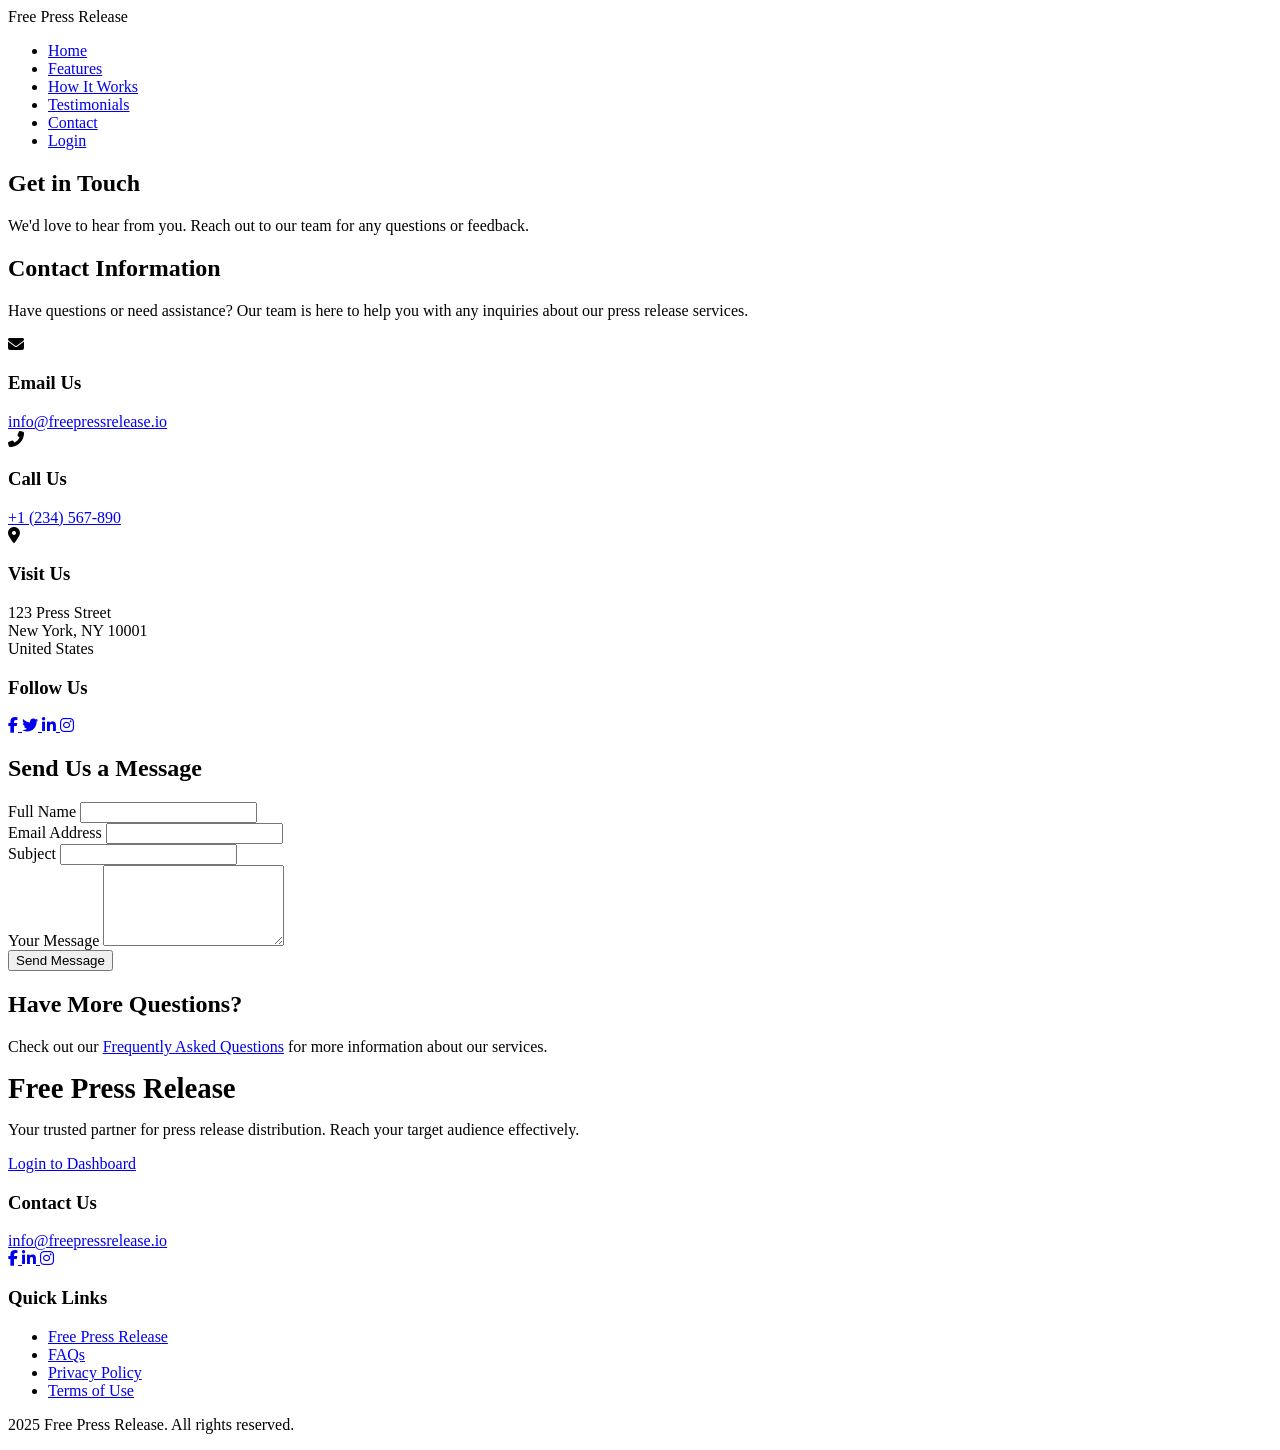
==== contact.html @ 92e508fe "feat: serve published releases at /press and wire auth to portal app - Add .htaccess reverse proxy: " ====
<!DOCTYPE html>
<html lang="en">
<head>
    <meta charset="UTF-8">
    <meta name="viewport" content="width=device-width, initial-scale=1.0">
    <title>Contact Us - FreePressRelease.io</title>
    <link rel="stylesheet" href="css/style.css">
    <link rel="stylesheet" href="css/contact.css">
    <link rel="stylesheet" href="css/footer.css">
    <link rel="stylesheet" href="https://cdnjs.cloudflare.com/ajax/libs/font-awesome/6.4.0/css/all.min.css">
    <link rel="preconnect" href="https://fonts.googleapis.com">
    <link rel="preconnect" href="https://fonts.gstatic.com" crossorigin>
    <link href="https://fonts.googleapis.com/css2?family=Fraunces:ital,opsz,wght,SOFT,WONK@0,9..144,300..900,0..100,0..1;1,9..144,300..900,0..100,0..1&family=Instrument+Sans:ital,wght@0,400..700;1,400..700&family=Instrument+Serif:ital@0;1&family=JetBrains+Mono:ital,wght@0,300..800;1,300..800&display=swap" rel="stylesheet">
</head>
<body>
    <!-- Header -->
    <header class="header">
        <nav class="navbar">
            <div class="logo"><a href="index.html" style="color: inherit; text-decoration: none;">Free <span>Press </span>Release</a></div>
            <ul class="nav-links">
                <li><a href="index.html">Home</a></li>
                <li><a href="index.html#features">Features</a></li>
                <li><a href="index.html#easy-steps">How It Works</a></li>
                <li><a href="index.html#success-stories">Testimonials</a></li>
                <li><a href="contact.html" class="active">Contact</a></li>
                <li><a href="https://my.freepressrelease.io/login" class="login-btn-header">Login</a></li>
            </ul>
            <div class="hamburger">
                <div class="line"></div>
                <div class="line"></div>
                <div class="line"></div>
            </div>
        </nav>
    </header>

    <!-- Contact Hero Section -->
    <section class="contact-hero">
        <div class="container">
            <h1>Get in Touch</h1>
            <p>We'd love to hear from you. Reach out to our team for any questions or feedback.</p>
        </div>
    </section>

    <!-- Contact Section -->
    <section class="contact-section">
        <div class="container">
            <div class="contact-grid">
                <div class="contact-info">
                    <h2>Contact Information</h2>
                    <p>Have questions or need assistance? Our team is here to help you with any inquiries about our press release services.</p>
                    
                    <div class="contact-method">
                        <div class="contact-icon">
                            <i class="fas fa-envelope"></i>
                        </div>
                        <div class="contact-details">
                            <h3>Email Us</h3>
                            <a href="mailto:info@freepressrelease.io">info@freepressrelease.io</a>
                        </div>
                    </div>
                    
                    <div class="contact-method">
                        <div class="contact-icon">
                            <i class="fas fa-phone-alt"></i>
                        </div>
                        <div class="contact-details">
                            <h3>Call Us</h3>
                            <a href="tel:+1234567890">+1 (234) 567-890</a>
                        </div>
                    </div>
                    
                    <div class="contact-method">
                        <div class="contact-icon">
                            <i class="fas fa-map-marker-alt"></i>
                        </div>
                        <div class="contact-details">
                            <h3>Visit Us</h3>
                            <p>123 Press Street<br>New York, NY 10001<br>United States</p>
                        </div>
                    </div>
                    
                    <div class="social-links">
                        <h3>Follow Us</h3>
                        <div class="social-icons">
                            <a href="https://facebook.com" target="_blank" rel="noopener noreferrer">
                                <i class="fab fa-facebook-f"></i>
                            </a>
                            <a href="https://x.com" target="_blank" rel="noopener noreferrer">
                                <i class="fab fa-twitter"></i>
                            </a>
                            <a href="https://linkedin.comink " target="_blank" rel="noopener noreferrer">
                                <i class="fab fa-linkedin-in"></i>
                            </a>
                            <a href="https://instagram.com" target="_blank" rel="noopener noreferrer">
                                <i class="fab fa-instagram"></i>
                            </a>
                        </div>
                    </div>
                </div>
                
                <div class="contact-form-container">
                    <h2>Send Us a Message</h2>
                    <form class="contact-form">
                        <div class="form-group">
                            <label for="name">Full Name</label>
                            <input type="text" id="name" name="name" required>
                        </div>
                        
                        <div class="form-group">
                            <label for="email">Email Address</label>
                            <input type="email" id="email" name="email" required>
                        </div>
                        
                        <div class="form-group">
                            <label for="subject">Subject</label>
                            <input type="text" id="subject" name="subject" required>
                        </div>
                        
                        <div class="form-group">
                            <label for="message">Your Message</label>
                            <textarea id="message" name="message" rows="5" required></textarea>
                        </div>
                        
                        <button type="submit" class="submit-btn">Send Message</button>
                    </form>
                </div>
            </div>
        </div>
    </section>

    <!-- FAQ CTA Section -->
    <section class="faq-cta">
        <div class="container">
            <h2>Have More Questions?</h2>
            <p>Check out our <a href="index.html#faq">Frequently Asked Questions</a> for more information about our services.</p>
        </div>
    </section>

    <!-- Footer -->
    <footer class="site-footer">
        <!-- First Row -->
        <div class="footer-row first-row">
            <!-- Left Column: Logo and Description -->
            <div class="footer-column logo-column">
                <div class="footer-logo" style="font-size: 1.8rem; font-weight: 700; margin-bottom: 1rem;">
                    <a href="index.html" style="color: inherit; text-decoration: none;">Free <span>Press </span>Release</a>
                </div>
                <p class="footer-description">Your trusted partner for press release distribution. Reach your target audience effectively.</p>
                <a href="https://my.freepressrelease.io/" target="_blank" class="btn btn-primary footer-login-btn">Login to Dashboard</a>
            </div>
            
            <!-- Right Column: Contact Info and Social Icons -->
            <div class="footer-column contact-column">
                <h3 class="footer-heading">Contact Us</h3>
                <a href="mailto:info@freepressrelease.io" class="footer-email">info@freepressrelease.io</a>
                <div class="social-icons">
                    <a href="https://facebook.com" target="_blank" rel="noopener noreferrer" aria-label="Facebook">
                        <i class="fab fa-facebook-f"></i>
                    </a>
                    <a href="https://linkedin.com" target="_blank" rel="noopener noreferrer" aria-label="LinkedIn">
                        <i class="fab fa-linkedin-in"></i>
                    </a>
                    <a href="https://instagram.com" target="_blank" rel="noopener noreferrer" aria-label="Instagram">
                        <i class="fab fa-instagram"></i>
                    </a>
                </div>
            </div>
        </div>
        
        <!-- Second Row: Quick Links and Copyright -->
        <div class="footer-row second-row">
            <div class="quick-links">
                <h3 class="footer-heading">Quick Links</h3>
                <ul class="footer-links">
                    <li><a href="http://freepressrelease.io/">Free Press Release</a></li>
                    <li><a href="index.html#faq">FAQs</a></li>
                    <li><a href="privacy-policy.html">Privacy Policy</a></li>
                    <li><a href="terms-of-use.html">Terms of Use</a></li>
                </ul>
            </div>
            <div class="copyright">
                <p> 2025 Free Press Release. All rights reserved.</p>
            </div>
        </div>
    </footer>

    <script src="js/main.js"></script>
</body>
</html>
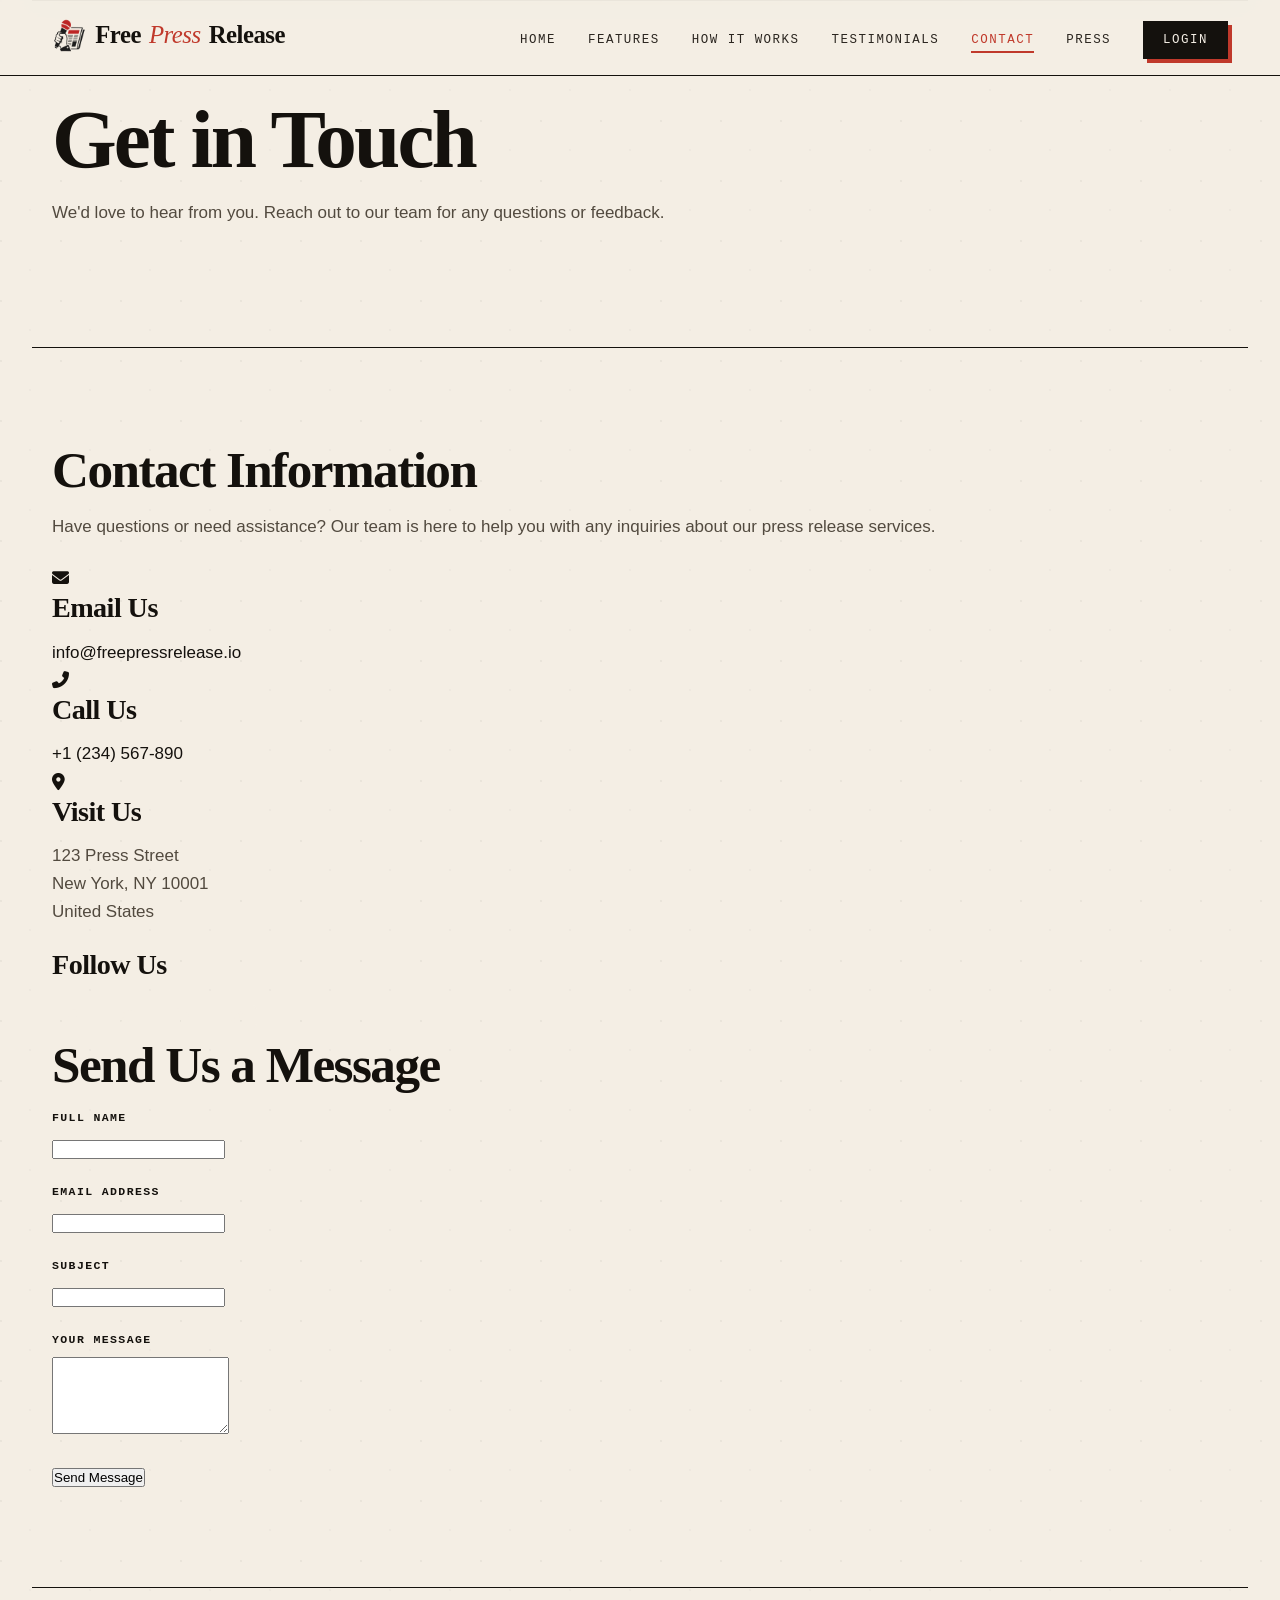
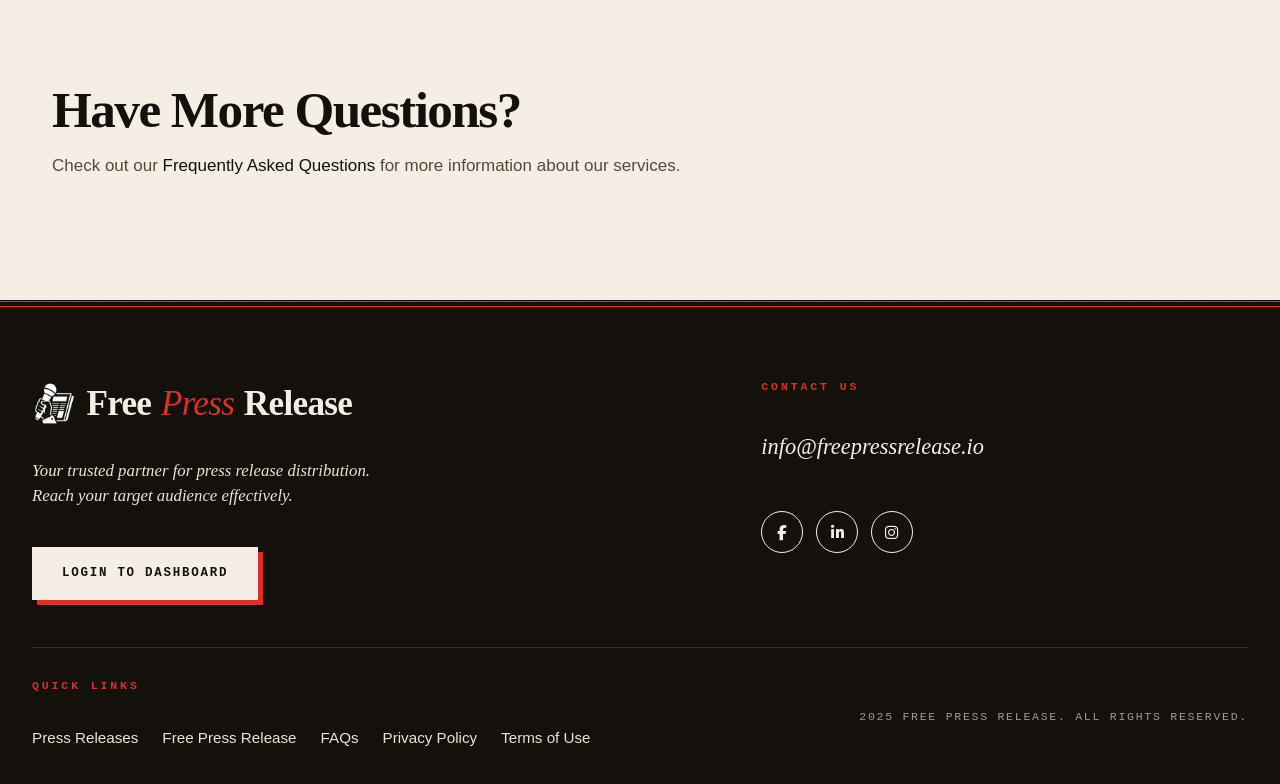
==== commit ec2ea7ae: "feat: add brand logo lockup and favicons - Add icon+wordmark logo to header (colored) and footer (wh" ====
--- a/contact.html
+++ b/contact.html
@@ -4,6 +4,9 @@
     <meta charset="UTF-8">
     <meta name="viewport" content="width=device-width, initial-scale=1.0">
     <title>Contact Us - FreePressRelease.io</title>
+    <link rel="icon" href="favicon.ico" sizes="any">
+    <link rel="icon" type="image/png" sizes="96x96" href="favicon-96x96.png">
+    <link rel="apple-touch-icon" href="apple-touch-icon.png">
     <link rel="stylesheet" href="css/style.css">
     <link rel="stylesheet" href="css/contact.css">
     <link rel="stylesheet" href="css/footer.css">
@@ -16,13 +19,14 @@
     <!-- Header -->
     <header class="header">
         <nav class="navbar">
-            <div class="logo"><a href="index.html" style="color: inherit; text-decoration: none;">Free <span>Press </span>Release</a></div>
+            <div class="logo"><a href="index.html" style="color: inherit; text-decoration: none;"><img src="logo.png" alt="" aria-hidden="true" class="logo-img">Free <span>Press </span>Release</a></div>
             <ul class="nav-links">
                 <li><a href="index.html">Home</a></li>
                 <li><a href="index.html#features">Features</a></li>
                 <li><a href="index.html#easy-steps">How It Works</a></li>
                 <li><a href="index.html#success-stories">Testimonials</a></li>
                 <li><a href="contact.html" class="active">Contact</a></li>
+                <li><a href="/press">Press</a></li>
                 <li><a href="https://my.freepressrelease.io/login" class="login-btn-header">Login</a></li>
             </ul>
             <div class="hamburger">
@@ -143,7 +147,7 @@
             <!-- Left Column: Logo and Description -->
             <div class="footer-column logo-column">
                 <div class="footer-logo" style="font-size: 1.8rem; font-weight: 700; margin-bottom: 1rem;">
-                    <a href="index.html" style="color: inherit; text-decoration: none;">Free <span>Press </span>Release</a>
+                    <a href="index.html" style="color: inherit; text-decoration: none;"><img src="logo-white.png" alt="" aria-hidden="true" class="footer-logo-img">Free <span>Press </span>Release</a>
                 </div>
                 <p class="footer-description">Your trusted partner for press release distribution. Reach your target audience effectively.</p>
                 <a href="https://my.freepressrelease.io/" target="_blank" class="btn btn-primary footer-login-btn">Login to Dashboard</a>
@@ -172,6 +176,7 @@
             <div class="quick-links">
                 <h3 class="footer-heading">Quick Links</h3>
                 <ul class="footer-links">
+                    <li><a href="/press">Press Releases</a></li>
                     <li><a href="http://freepressrelease.io/">Free Press Release</a></li>
                     <li><a href="index.html#faq">FAQs</a></li>
                     <li><a href="privacy-policy.html">Privacy Policy</a></li>
--- a/css/style.css
+++ b/css/style.css
@@ -0,0 +1,1471 @@
+/* =============================================================
+   FREE PRESS RELEASE — Editorial Newsprint Redesign
+   Aesthetic: warm paper, editorial vermillion, magazine grid.
+   ============================================================= */
+
+:root {
+    /* Palette — warm paper editorial */
+    --paper: #f4eee4;
+    --paper-2: #ebe3d2;
+    --paper-3: #e2d8c2;
+    --paper-soft: #faf6ee;
+    --ink: #14110d;
+    --ink-2: #2b2620;
+    --ink-soft: #524a3f;
+    --ink-muted: #8a8073;
+    --rule: #1a1815;
+    --rule-soft: #b8ad97;
+    --red: #c0392b;
+    --red-deep: #8e1f15;
+    --red-bright: #d6322b;
+    --gold: #b8861b;
+    --gold-soft: #d6b259;
+    --green: #4a7c3a;
+    --shadow: 12px 14px 0 var(--ink);
+    --shadow-sm: 6px 6px 0 var(--ink);
+    --transition: all .35s cubic-bezier(.22,.61,.36,1);
+
+    /* Legacy aliases used by section files we did not rewrite */
+    --primary-color: var(--red);
+    --secondary-color: var(--red-deep);
+    --accent-color: var(--gold);
+    --text-color: var(--ink);
+    --light-text: var(--paper);
+    --background: var(--paper);
+    --dark-bg: var(--ink);
+    --gradient: linear-gradient(135deg, var(--red) 0%, var(--red-deep) 100%);
+    --box-shadow: var(--shadow);
+}
+
+* { margin: 0; padding: 0; box-sizing: border-box; }
+
+html { scroll-behavior: smooth; }
+
+body {
+    font-family: 'Instrument Sans', 'Helvetica Neue', Arial, sans-serif;
+    font-weight: 400;
+    font-size: 17px;
+    line-height: 1.65;
+    color: var(--ink);
+    background: var(--paper);
+    overflow-x: hidden;
+    -webkit-font-smoothing: antialiased;
+    -moz-osx-font-smoothing: grayscale;
+    text-rendering: optimizeLegibility;
+    background-image:
+        radial-gradient(circle at 1px 1px, rgba(20,17,13,.045) 1px, transparent 0),
+        radial-gradient(circle at 30px 30px, rgba(20,17,13,.025) 1px, transparent 0);
+    background-size: 60px 60px, 60px 60px;
+}
+
+/* Typography ---------------------------------------------------- */
+h1, h2, h3, h4, h5, h6 {
+    font-family: 'Fraunces', 'Times New Roman', serif;
+    font-variation-settings: "opsz" 144, "SOFT" 50, "WONK" 0;
+    font-weight: 600;
+    line-height: 1.05;
+    letter-spacing: -0.02em;
+    color: var(--ink);
+    margin-bottom: 1rem;
+}
+
+h1 { font-size: clamp(2.8rem, 6.5vw, 5.6rem); font-weight: 700; letter-spacing: -0.035em; }
+h2 { font-size: clamp(2rem, 4vw, 3.6rem); letter-spacing: -0.03em; }
+h3 { font-size: clamp(1.4rem, 2.2vw, 1.9rem); }
+h4 { font-size: 1.2rem; }
+h5 { font-size: 1.05rem; }
+
+p {
+    margin-bottom: 1.5rem;
+    color: var(--ink-soft);
+}
+
+a {
+    text-decoration: none;
+    color: var(--ink);
+    transition: var(--transition);
+}
+
+a:hover { color: var(--red); }
+
+::selection { background: var(--red); color: var(--paper); }
+
+/* Containers ---------------------------------------------------- */
+.container {
+    max-width: 1240px;
+    margin: 0 auto;
+    padding: 0 2rem;
+    position: relative;
+}
+
+/* Buttons ------------------------------------------------------- */
+.btn {
+    display: inline-flex;
+    align-items: center;
+    justify-content: center;
+    gap: .6em;
+    padding: 14px 28px;
+    border-radius: 0;
+    font-family: 'JetBrains Mono', ui-monospace, monospace;
+    font-weight: 600;
+    font-size: 0.78rem;
+    letter-spacing: 0.14em;
+    text-transform: uppercase;
+    text-align: center;
+    cursor: pointer;
+    transition: var(--transition);
+    border: 2px solid var(--ink);
+    position: relative;
+    background: var(--paper);
+    color: var(--ink);
+    box-shadow: var(--shadow-sm);
+    will-change: transform;
+}
+
+.btn:hover { transform: translate(-3px, -3px); box-shadow: 9px 9px 0 var(--ink); color: var(--ink); }
+.btn:active { transform: translate(2px, 2px); box-shadow: 2px 2px 0 var(--ink); }
+
+.btn-primary {
+    background: var(--ink);
+    color: var(--paper);
+    border-color: var(--ink);
+    box-shadow: 6px 6px 0 var(--red);
+}
+.btn-primary:hover { box-shadow: 9px 9px 0 var(--red); color: var(--paper); background: var(--ink-2); }
+
+.btn-secondary {
+    background: transparent;
+    color: var(--ink);
+    border: 2px solid var(--ink);
+    box-shadow: none;
+}
+.btn-secondary:hover {
+    background: var(--ink);
+    color: var(--paper);
+    box-shadow: 6px 6px 0 var(--red);
+    transform: translate(-3px, -3px);
+}
+
+.btn-large { padding: 18px 36px; font-size: 0.85rem; }
+
+/* Header & Navigation ------------------------------------------- */
+.header {
+    position: fixed;
+    top: 0; left: 0;
+    width: 100%;
+    z-index: 1000;
+    padding: 0;
+    background: rgba(244, 238, 228, 0.92);
+    backdrop-filter: saturate(140%) blur(14px);
+    border-bottom: 1px solid var(--ink);
+}
+
+.navbar {
+    max-width: 1240px;
+    margin: 0 auto;
+    padding: 1.1rem 2rem;
+    display: flex;
+    justify-content: space-between;
+    align-items: center;
+    gap: 2rem;
+}
+
+.logo {
+    font-family: 'Fraunces', serif;
+    font-variation-settings: "opsz" 144, "SOFT" 80, "WONK" 1;
+    font-size: 1.55rem;
+    font-weight: 700;
+    letter-spacing: -0.02em;
+    color: var(--ink);
+    line-height: 1;
+}
+.logo a { color: inherit !important; }
+.logo span {
+    font-style: italic;
+    color: var(--red);
+    font-weight: 500;
+}
+
+.nav-links {
+    list-style: none;
+    display: flex;
+    align-items: center;
+    gap: 2rem;
+}
+.nav-links li a {
+    font-family: 'JetBrains Mono', ui-monospace, monospace;
+    font-size: 0.78rem;
+    text-transform: uppercase;
+    letter-spacing: 0.12em;
+    font-weight: 500;
+    color: var(--ink-2);
+    position: relative;
+    padding: 4px 0;
+}
+.nav-links li a::after {
+    content: "";
+    position: absolute;
+    left: 0; bottom: -2px;
+    width: 0;
+    height: 2px;
+    background: var(--red);
+    transition: width .3s ease;
+}
+.nav-links li a:hover { color: var(--ink); }
+.nav-links li a:hover::after { width: 100%; }
+.nav-links li a.active { color: var(--red); }
+.nav-links li a.active::after { width: 100%; }
+
+.login-btn-header {
+    background: var(--ink);
+    color: var(--paper) !important;
+    padding: 10px 18px !important;
+    border: 2px solid var(--ink);
+    box-shadow: 4px 4px 0 var(--red);
+}
+.login-btn-header::after { display: none; }
+.login-btn-header:hover { transform: translate(-2px,-2px); box-shadow: 6px 6px 0 var(--red); }
+
+.hamburger {
+    display: none;
+    cursor: pointer;
+    flex-direction: column;
+    gap: 5px;
+}
+.hamburger .line {
+    width: 26px;
+    height: 2px;
+    background: var(--ink);
+    transition: var(--transition);
+}
+
+/* Preloader ----------------------------------------------------- */
+.preloader {
+    position: fixed; inset: 0;
+    background: var(--paper);
+    display: flex;
+    align-items: center;
+    justify-content: center;
+    z-index: 9999;
+    transition: opacity .6s ease, visibility .6s ease;
+}
+.preloader.hidden { opacity: 0; visibility: hidden; }
+.loader {
+    width: 60px; height: 60px;
+    border: 3px solid var(--ink);
+    border-top-color: var(--red);
+    border-radius: 50%;
+    animation: spin 1s linear infinite;
+}
+@keyframes spin { to { transform: rotate(360deg); } }
+
+/* Hero — Newspaper Masthead (compact) --------------------------- */
+.hero {
+    padding: 7.5rem 0 2.5rem;
+    position: relative;
+    overflow: hidden;
+    background:
+        radial-gradient(ellipse at top left, rgba(192,57,43,.06), transparent 50%),
+        radial-gradient(ellipse at bottom right, rgba(184,134,27,.05), transparent 50%),
+        var(--paper);
+}
+
+.hero-frame {
+    max-width: 1240px;
+    margin: 0 auto;
+    padding: 0 2rem;
+    position: relative;
+}
+
+.hero-masthead {
+    display: grid;
+    grid-template-columns: 1fr auto 1fr;
+    align-items: end;
+    gap: 1.2rem;
+    padding-bottom: .6rem;
+    border-bottom: 1px solid var(--ink);
+}
+.hero-masthead span {
+    font-family: 'JetBrains Mono', monospace;
+    font-size: 0.68rem;
+    letter-spacing: 0.18em;
+    text-transform: uppercase;
+    color: var(--ink-2);
+}
+.masthead-name {
+    font-family: 'Fraunces', serif !important;
+    font-variation-settings: "opsz" 144, "SOFT" 80, "WONK" 1;
+    text-transform: none !important;
+    font-size: clamp(1.2rem, 1.8vw, 1.55rem) !important;
+    letter-spacing: -0.01em !important;
+    font-weight: 700 !important;
+    color: var(--ink) !important;
+    font-style: italic;
+}
+.masthead-vol { text-align: left; }
+.masthead-date { text-align: right; }
+
+.hero-rule {
+    height: 1px;
+    background: var(--ink);
+    margin: .15rem 0 .6rem;
+}
+.hero-rule.double {
+    height: 4px;
+    background:
+        linear-gradient(var(--ink), var(--ink)) 0 0 / 100% 1px no-repeat,
+        linear-gradient(var(--ink), var(--ink)) 0 3px / 100% 1px no-repeat;
+    background-color: transparent;
+    margin-top: .25rem;
+}
+
+.hero-content {
+    max-width: 980px;
+    margin: 1.6rem auto 1.2rem;
+    text-align: center;
+    position: relative;
+}
+
+.hero-eyebrow {
+    display: inline-flex;
+    align-items: center;
+    gap: .8rem;
+    font-family: 'JetBrains Mono', monospace;
+    font-size: 0.72rem;
+    letter-spacing: 0.25em;
+    text-transform: uppercase;
+    color: var(--red);
+    margin-bottom: 1rem;
+    padding: 5px 12px;
+    border: 1px solid var(--red);
+}
+.hero-eyebrow .dot {
+    width: 5px; height: 5px;
+    background: var(--red);
+    border-radius: 50%;
+}
+
+.hero h1 {
+    font-family: 'Fraunces', serif;
+    font-variation-settings: "opsz" 144, "SOFT" 30, "WONK" 1;
+    font-weight: 700;
+    font-size: clamp(2.2rem, 5.5vw, 4.6rem);
+    line-height: .94;
+    letter-spacing: -0.04em;
+    color: var(--ink);
+    margin-bottom: 1.1rem;
+}
+.hero h1::first-letter {
+    color: var(--red);
+}
+
+.hero .subtitle {
+    font-family: 'Instrument Serif', 'Fraunces', serif;
+    font-size: clamp(1.05rem, 1.4vw, 1.25rem);
+    line-height: 1.45;
+    color: var(--ink-2);
+    max-width: 700px;
+    margin: 0 auto 1.6rem;
+    font-style: italic;
+}
+
+.feature-labels {
+    display: flex;
+    flex-wrap: wrap;
+    justify-content: center;
+    gap: .7rem;
+    max-width: 820px;
+    margin: 0 auto 1.6rem;
+}
+.feature-label {
+    display: inline-flex;
+    align-items: center;
+    gap: 8px;
+    padding: 7px 14px;
+    border: 1px solid var(--ink);
+    background: var(--paper-soft);
+    font-family: 'JetBrains Mono', monospace;
+    font-size: 0.72rem;
+    letter-spacing: 0.06em;
+    text-transform: uppercase;
+    color: var(--ink);
+    font-weight: 600;
+    transition: var(--transition);
+}
+.feature-label:hover { background: var(--ink); color: var(--paper); }
+.feature-label:hover i { color: var(--paper) !important; }
+.feature-label i { color: var(--red); }
+
+.cta-buttons {
+    display: flex;
+    flex-wrap: wrap;
+    justify-content: center;
+    gap: .9rem;
+    margin-top: 1.3rem;
+}
+
+.hero-marquee {
+    margin-top: 1.8rem;
+    border-top: 1px solid var(--ink);
+    border-bottom: 1px solid var(--ink);
+    padding: .7rem 0;
+    overflow: hidden;
+    background: var(--ink);
+    color: var(--paper);
+}
+.marquee-track {
+    display: inline-flex;
+    align-items: center;
+    gap: 2.4rem;
+    white-space: nowrap;
+    animation: marquee 38s linear infinite;
+    font-family: 'JetBrains Mono', monospace;
+    font-size: 0.85rem;
+    text-transform: uppercase;
+    letter-spacing: 0.18em;
+}
+.marquee-track span { display: inline-block; }
+.marquee-track span:not(:empty) {
+    color: var(--paper);
+}
+.marquee-track span[aria-hidden="true"] { color: var(--red-bright); }
+
+@keyframes marquee {
+    from { transform: translateX(0); }
+    to   { transform: translateX(-50%); }
+}
+
+/* Section Headers ---------------------------------------------- */
+.section-header {
+    text-align: center;
+    margin: 0 auto 4rem;
+    max-width: 800px;
+    position: relative;
+}
+.section-header .section-tag,
+.section-tag {
+    display: inline-block;
+    font-family: 'JetBrains Mono', monospace;
+    font-size: 0.72rem;
+    letter-spacing: 0.28em;
+    text-transform: uppercase;
+    color: var(--red);
+    padding: 6px 14px;
+    border: 1px solid var(--red);
+    margin-bottom: 1.4rem;
+    font-weight: 600;
+}
+.section-header h2 {
+    font-family: 'Fraunces', serif;
+    font-variation-settings: "opsz" 144, "SOFT" 50, "WONK" 1;
+    font-size: clamp(2rem, 4.2vw, 3.6rem);
+    line-height: 1;
+    letter-spacing: -0.03em;
+    font-weight: 700;
+    color: var(--ink);
+    margin-bottom: 1rem;
+}
+.section-header h2 span {
+    color: var(--red);
+    font-style: italic;
+    font-weight: 600;
+}
+.section-header p, .section-header .tagline {
+    font-family: 'Instrument Serif', serif;
+    font-style: italic;
+    font-size: 1.2rem;
+    line-height: 1.5;
+    color: var(--ink-soft);
+    max-width: 680px;
+    margin: 0 auto;
+}
+.section-header .section-subtitle {
+    font-family: 'Instrument Serif', serif;
+    font-style: italic;
+    font-size: 1.2rem;
+    color: var(--ink-soft);
+}
+
+/* Global section spacing */
+section {
+    padding: 6rem 0;
+    position: relative;
+}
+section::before {
+    content: "";
+    position: absolute;
+    top: 0; left: 50%;
+    transform: translateX(-50%);
+    width: calc(100% - 4rem);
+    max-width: 1240px;
+    height: 1px;
+    background: var(--ink);
+}
+.hero::before, .footer-row::before { display: none; }
+.hero::before { content: none; }
+
+/* Our Values / Why Choose -------------------------------------- */
+.our-values {
+    background: var(--paper);
+    padding: 7rem 0;
+}
+.our-values .section-header { text-align: left; max-width: 100%; margin-bottom: 4rem; }
+.our-values .section-header h2 { font-size: clamp(2.2rem, 5vw, 4.2rem); }
+.our-values .section-header .tagline {
+    max-width: 720px;
+    margin: 1rem 0 0;
+    text-align: left;
+}
+
+.values-grid {
+    display: grid;
+    grid-template-columns: repeat(auto-fit, minmax(260px, 1fr));
+    gap: 0;
+    border-top: 1px solid var(--ink);
+    border-left: 1px solid var(--ink);
+}
+.value-card {
+    background: var(--paper);
+    padding: 2.2rem 1.6rem;
+    border-right: 1px solid var(--ink);
+    border-bottom: 1px solid var(--ink);
+    transition: var(--transition);
+    position: relative;
+    overflow: hidden;
+}
+.value-card::before {
+    content: "";
+    position: absolute;
+    inset: 0;
+    background: var(--ink);
+    transform: translateY(101%);
+    transition: transform .4s cubic-bezier(.5,0,.2,1);
+    z-index: 0;
+}
+.value-card > * { position: relative; z-index: 1; }
+.value-card:hover::before { transform: translateY(0); }
+.value-card:hover h3,
+.value-card:hover p { color: var(--paper); }
+.value-card:hover .value-icon { background: var(--red); color: var(--paper); border-color: var(--red); }
+
+.value-icon {
+    width: 54px; height: 54px;
+    border-radius: 50%;
+    background: transparent;
+    color: var(--red);
+    display: flex;
+    align-items: center;
+    justify-content: center;
+    font-size: 1.35rem;
+    border: 1.5px solid var(--ink);
+    margin-bottom: 1.4rem;
+    transition: var(--transition);
+}
+.value-card h3 {
+    font-family: 'Fraunces', serif;
+    font-size: 1.4rem;
+    font-weight: 600;
+    margin-bottom: .6rem;
+    color: var(--ink);
+    transition: color .3s;
+}
+.value-card p {
+    color: var(--ink-soft);
+    font-size: 0.95rem;
+    margin-bottom: 0;
+    transition: color .3s;
+}
+
+/* What Is Section ---------------------------------------------- */
+.what-is {
+    background: var(--paper-soft);
+    padding: 7rem 0;
+}
+.what-is .section-header { margin-bottom: 3.5rem; }
+.what-is-content { max-width: 920px; margin: 0 auto; }
+.what-is-box {
+    background: var(--paper);
+    border: 1px solid var(--ink);
+    padding: 3rem;
+    box-shadow: var(--shadow);
+    position: relative;
+}
+.what-is-box::before {
+    content: "§";
+    position: absolute;
+    top: -28px; left: 30px;
+    font-family: 'Fraunces', serif;
+    font-style: italic;
+    font-size: 3.4rem;
+    line-height: 1;
+    color: var(--red);
+    background: var(--paper-soft);
+    padding: 0 .4rem;
+    font-weight: 600;
+}
+.what-is-box p {
+    font-family: 'Instrument Serif', serif;
+    font-size: 1.2rem;
+    line-height: 1.6;
+    color: var(--ink-2);
+}
+.what-is-box p:first-of-type::first-letter {
+    font-family: 'Fraunces', serif;
+    font-size: 4.2em;
+    font-weight: 700;
+    float: left;
+    line-height: .85;
+    padding: 8px 12px 0 0;
+    color: var(--red);
+    font-style: normal;
+}
+.what-is-box strong { color: var(--ink); font-weight: 600; }
+
+.guarantee-box {
+    background: var(--ink);
+    color: var(--paper);
+    padding: 2rem;
+    margin: 2.5rem 0;
+    border: 1px solid var(--ink);
+    position: relative;
+}
+.guarantee-box h3 {
+    display: flex;
+    align-items: center;
+    gap: .7rem;
+    color: var(--paper);
+    font-family: 'Fraunces', serif;
+    font-style: italic;
+    font-size: 1.4rem;
+    margin-bottom: 1.4rem;
+}
+.guarantee-box h3 i { color: var(--red-bright); }
+.guarantee-list {
+    list-style: none;
+    display: grid;
+    gap: .9rem;
+}
+.guarantee-list li {
+    display: flex;
+    align-items: flex-start;
+    gap: 1rem;
+    color: var(--paper-2);
+    font-family: 'Instrument Sans', sans-serif;
+    font-size: .98rem;
+}
+.guarantee-list strong { color: var(--paper); font-weight: 600; }
+.guarantee-list .icon-wrapper {
+    width: 24px; height: 24px;
+    background: var(--red);
+    color: var(--paper);
+    border-radius: 50%;
+    display: flex;
+    align-items: center;
+    justify-content: center;
+    font-size: .65rem;
+    flex-shrink: 0;
+}
+
+/* Use Case List ------------------------------------------------ */
+.use-case-list {
+    max-width: 1100px;
+    margin: 5rem auto 0;
+    padding: 0 2rem;
+    text-align: center;
+}
+.use-case-list h3 {
+    font-family: 'Fraunces', serif;
+    font-style: italic;
+    font-size: clamp(1.6rem, 3vw, 2.4rem);
+    color: var(--ink);
+    margin-bottom: 2rem;
+}
+.use-case-list-grid {
+    display: grid;
+    grid-template-columns: repeat(auto-fit, minmax(220px, 1fr));
+    gap: 1rem;
+}
+.use-case-item {
+    display: flex;
+    align-items: center;
+    gap: 1rem;
+    padding: 1.2rem 1.4rem;
+    background: var(--paper-soft);
+    border: 1px solid var(--ink);
+    font-family: 'Instrument Sans', sans-serif;
+    font-size: 0.95rem;
+    color: var(--ink);
+    text-align: left;
+    transition: var(--transition);
+    cursor: default;
+    position: relative;
+}
+.use-case-item:hover {
+    background: var(--ink);
+    color: var(--paper);
+    transform: translate(-3px, -3px);
+    box-shadow: 5px 5px 0 var(--red);
+}
+.use-case-item:hover i { color: var(--red-bright); }
+.use-case-item i {
+    color: var(--red);
+    font-size: 1.1rem;
+    width: 24px;
+    text-align: center;
+    transition: var(--transition);
+}
+
+/* Stats Grid --------------------------------------------------- */
+.stats-grid {
+    display: grid;
+    grid-template-columns: repeat(auto-fit, minmax(180px, 1fr));
+    gap: 0;
+    margin: 4rem 0;
+    border-top: 1px solid var(--ink);
+    border-left: 1px solid var(--ink);
+    background: var(--paper);
+}
+.stat-card {
+    padding: 2.6rem 1.2rem;
+    text-align: center;
+    border-right: 1px solid var(--ink);
+    border-bottom: 1px solid var(--ink);
+    transition: background .3s;
+}
+.stat-card:hover { background: var(--ink); }
+.stat-card:hover .stat-number { color: var(--red-bright); }
+.stat-card:hover .stat-label { color: var(--paper); }
+.stat-number {
+    font-family: 'Fraunces', serif;
+    font-variation-settings: "opsz" 144, "SOFT" 0, "WONK" 0;
+    font-size: clamp(2.4rem, 4vw, 3.6rem);
+    font-weight: 700;
+    color: var(--ink);
+    line-height: 1;
+    margin-bottom: .4rem;
+    letter-spacing: -0.03em;
+}
+.stat-label {
+    font-family: 'JetBrains Mono', monospace;
+    font-size: 0.75rem;
+    text-transform: uppercase;
+    letter-spacing: 0.18em;
+    color: var(--ink-soft);
+}
+
+/* Featured In ------------------------------------------------- */
+.featured-in {
+    background: var(--paper-2);
+    padding: 7rem 0;
+}
+.trust-badges {
+    display: flex;
+    flex-wrap: wrap;
+    justify-content: center;
+    gap: 1rem;
+    margin: 0 0 3rem;
+}
+.badge {
+    display: inline-flex;
+    align-items: center;
+    gap: .7rem;
+    padding: 14px 22px;
+    background: var(--paper-soft);
+    border: 1px solid var(--ink);
+    font-family: 'JetBrains Mono', monospace;
+    font-size: 0.78rem;
+    letter-spacing: 0.12em;
+    text-transform: uppercase;
+    color: var(--ink);
+    font-weight: 600;
+    transition: var(--transition);
+}
+.badge:hover {
+    background: var(--ink);
+    color: var(--paper);
+    transform: translateY(-3px);
+    box-shadow: 4px 4px 0 var(--red);
+}
+.badge i { color: var(--red); }
+.badge:hover i { color: var(--red-bright); }
+
+.partners-carousel {
+    overflow: hidden;
+    position: relative;
+    padding: 1.6rem 0;
+    margin: 2rem 0;
+    border-top: 1px solid var(--ink);
+    border-bottom: 1px solid var(--ink);
+    background: var(--paper);
+    mask-image: linear-gradient(90deg, transparent, #000 8%, #000 92%, transparent);
+}
+.carousel-track {
+    display: flex;
+    gap: 3.2rem;
+    align-items: center;
+    animation: marquee 30s linear infinite;
+    white-space: nowrap;
+    width: max-content;
+}
+.partner-logo {
+    flex-shrink: 0;
+    width: 160px;
+    height: 44px;
+}
+.partner-svg { width: 100%; height: 100%; }
+.logo-text {
+    font-family: 'Fraunces', serif;
+    font-style: italic;
+    font-weight: 600;
+    font-size: 18px;
+    fill: var(--ink);
+    letter-spacing: -0.01em;
+}
+
+.distribution-cta {
+    text-align: center;
+    margin-top: 3rem;
+    padding: 3rem;
+    background: var(--paper);
+    border: 1px solid var(--ink);
+    box-shadow: var(--shadow);
+}
+.distribution-cta h3 {
+    font-family: 'Fraunces', serif;
+    font-style: italic;
+    font-size: clamp(1.6rem, 2.6vw, 2.2rem);
+    color: var(--ink);
+    margin-bottom: .8rem;
+}
+.distribution-cta p {
+    margin-bottom: 1.8rem;
+    color: var(--ink-soft);
+}
+
+/* 4 Easy Steps ------------------------------------------------ */
+.easy-steps {
+    background: var(--paper);
+    padding: 7rem 0;
+}
+.steps-container {
+    display: grid;
+    grid-template-columns: 1fr;
+    gap: 0;
+    margin-top: 3rem;
+    position: relative;
+    border-top: 1px solid var(--ink);
+}
+.step-card {
+    display: grid;
+    grid-template-columns: 80px 1fr 1fr;
+    gap: 2rem;
+    align-items: start;
+    padding: 3rem 0;
+    border-bottom: 1px solid var(--ink);
+    position: relative;
+}
+.step-number {
+    font-family: 'Fraunces', serif;
+    font-variation-settings: "opsz" 144, "SOFT" 0;
+    font-size: 4.2rem;
+    font-weight: 700;
+    line-height: 1;
+    color: var(--red);
+    letter-spacing: -0.05em;
+}
+.step-content h3 {
+    font-family: 'Fraunces', serif;
+    font-size: 1.7rem;
+    font-weight: 600;
+    margin-bottom: .9rem;
+    color: var(--ink);
+}
+.step-content p {
+    color: var(--ink-soft);
+    font-size: 1.02rem;
+    margin-bottom: 1.2rem;
+}
+.step-tip {
+    display: inline-flex;
+    align-items: center;
+    gap: .6rem;
+    padding: 8px 14px;
+    border: 1px dashed var(--ink);
+    font-family: 'JetBrains Mono', monospace;
+    font-size: 0.75rem;
+    color: var(--ink-2);
+    background: var(--paper-soft);
+}
+.step-tip i { color: var(--gold); }
+
+.step-visual {
+    background: var(--ink);
+    color: var(--paper);
+    padding: 1.4rem;
+    font-family: 'JetBrains Mono', monospace;
+    font-size: 0.85rem;
+    border-radius: 0;
+    position: relative;
+    min-height: 140px;
+}
+.step-visual::before {
+    content: "● ● ●";
+    position: absolute;
+    top: 12px;
+    left: 14px;
+    color: var(--red-bright);
+    font-size: 0.6rem;
+    letter-spacing: 4px;
+}
+.typing-animation {
+    margin-top: 1.8rem;
+    display: flex;
+    flex-direction: column;
+    gap: .55rem;
+}
+.code-line {
+    color: var(--paper);
+    font-size: 0.85rem;
+}
+.code-line .btn {
+    box-shadow: none;
+    border: 1px solid var(--paper);
+    background: var(--red);
+    color: var(--paper);
+}
+.cursor {
+    width: 8px; height: 16px;
+    background: var(--red-bright);
+    display: inline-block;
+    animation: blink 1s infinite;
+}
+@keyframes blink { 50% { opacity: 0; } }
+
+.media-preview, .preview-window { display: flex; flex-direction: column; gap: .8rem; margin-top: 1.8rem; }
+.media-item {
+    display: flex; align-items: center; gap: .6rem;
+    color: var(--paper-2);
+    font-size: 0.82rem;
+    padding: 8px 12px;
+    border: 1px solid rgba(244,238,228,.2);
+}
+.preview-window {
+    background: var(--paper);
+    color: var(--ink);
+    margin-top: 1.8rem;
+    padding: 0;
+}
+.preview-header {
+    display: flex;
+    align-items: center;
+    gap: .6rem;
+    padding: 8px 12px;
+    border-bottom: 1px solid var(--ink);
+    background: var(--paper-2);
+}
+.preview-buttons { display: inline-flex; gap: 5px; }
+.preview-button {
+    width: 10px; height: 10px;
+    border-radius: 50%;
+    background: var(--ink);
+}
+.preview-button.red { background: #ff5f57; }
+.preview-button.yellow { background: #ffbd2e; }
+.preview-button.green { background: #28c840; }
+.preview-url {
+    font-family: 'JetBrains Mono', monospace;
+    font-size: 0.7rem;
+    color: var(--ink-soft);
+}
+.preview-content { padding: 1.6rem 1rem; }
+.preview-placeholder {
+    display: flex;
+    flex-direction: column;
+    align-items: center;
+    gap: .5rem;
+    color: var(--ink-muted);
+    font-family: 'JetBrains Mono', monospace;
+    font-size: 0.8rem;
+    text-transform: uppercase;
+    letter-spacing: 0.1em;
+}
+.preview-placeholder i { font-size: 1.5rem; color: var(--red); }
+
+.connecting-line { display: none; }
+
+/* Template Section -------------------------------------------- */
+.template-section { background: var(--paper-2); padding: 7rem 0; }
+.template-container {
+    display: grid;
+    grid-template-columns: 1fr 1fr;
+    gap: 2rem;
+    align-items: start;
+}
+.template-preview {
+    background: var(--paper-soft);
+    border: 1px solid var(--ink);
+    padding: 0;
+    box-shadow: var(--shadow);
+    font-family: 'Fraunces', serif;
+}
+.template-header {
+    padding: 2rem;
+    border-bottom: 1px solid var(--ink);
+}
+.template-logo {
+    font-size: 1.5rem;
+    color: var(--red);
+    margin-bottom: 1rem;
+}
+.template-date {
+    font-family: 'JetBrains Mono', monospace;
+    font-size: 0.7rem;
+    letter-spacing: 0.25em;
+    text-transform: uppercase;
+    color: var(--red);
+    margin-bottom: .6rem;
+}
+.template-title {
+    font-family: 'Fraunces', serif;
+    font-weight: 700;
+    font-size: 1.8rem;
+    line-height: 1.1;
+    margin-bottom: .5rem;
+    color: var(--ink);
+}
+.template-subtitle {
+    font-family: 'Instrument Serif', serif;
+    font-style: italic;
+    color: var(--ink-soft);
+    font-size: 1.05rem;
+}
+.template-body {
+    padding: 2rem;
+    font-family: 'Instrument Sans', sans-serif;
+}
+.template-body p { font-size: 0.95rem; color: var(--ink-soft); margin-bottom: 1rem; }
+.template-location {
+    font-family: 'JetBrains Mono', monospace;
+    font-size: 0.78rem;
+    text-transform: uppercase;
+    color: var(--ink);
+    margin-bottom: 1rem;
+    font-weight: 600;
+    letter-spacing: 0.08em;
+}
+.template-boilerplate, .template-contact {
+    margin-top: 1.5rem;
+    padding-top: 1.2rem;
+    border-top: 1px solid var(--rule-soft);
+}
+.template-boilerplate h4, .template-contact h4 {
+    font-family: 'Fraunces', serif;
+    font-size: 1rem;
+    color: var(--ink);
+    margin-bottom: .5rem;
+}
+.template-end {
+    text-align: center;
+    font-family: 'JetBrains Mono', monospace;
+    color: var(--red);
+    letter-spacing: 0.4em;
+    margin-top: 1.5rem;
+    font-weight: 700;
+}
+
+.template-controls {
+    background: var(--paper);
+    border: 1px solid var(--ink);
+    padding: 2rem;
+    box-shadow: var(--shadow);
+}
+.template-controls h4 {
+    font-family: 'Fraunces', serif;
+    font-size: 1.4rem;
+    margin-bottom: 1.5rem;
+    color: var(--ink);
+}
+.form-group { margin-bottom: 1.2rem; }
+.form-group label {
+    display: block;
+    font-family: 'JetBrains Mono', monospace;
+    font-size: 0.72rem;
+    text-transform: uppercase;
+    letter-spacing: 0.12em;
+    color: var(--ink);
+    margin-bottom: .5rem;
+    font-weight: 600;
+}
+.form-control {
+    width: 100%;
+    padding: 12px 14px;
+    border: 1px solid var(--ink);
+    background: var(--paper-soft);
+    font-family: 'Instrument Sans', sans-serif;
+    font-size: 0.95rem;
+    color: var(--ink);
+    transition: var(--transition);
+    border-radius: 0;
+}
+.form-control:focus {
+    outline: none;
+    background: var(--paper);
+    box-shadow: 4px 4px 0 var(--red);
+    transform: translate(-2px, -2px);
+}
+.template-actions {
+    display: flex;
+    gap: 1rem;
+    flex-wrap: wrap;
+    margin-top: 1.5rem;
+}
+
+.template-tips {
+    margin-top: 5rem;
+    padding-top: 3rem;
+    border-top: 1px solid var(--ink);
+}
+.template-tips > h4 {
+    font-family: 'Fraunces', serif;
+    font-style: italic;
+    font-size: clamp(1.6rem, 3vw, 2.2rem);
+    text-align: center;
+    margin-bottom: 3rem;
+    color: var(--ink);
+}
+.tips-grid {
+    display: grid;
+    grid-template-columns: repeat(auto-fit, minmax(220px, 1fr));
+    gap: 0;
+    border-top: 1px solid var(--ink);
+    border-left: 1px solid var(--ink);
+}
+.tip-card {
+    padding: 1.8rem 1.4rem;
+    border-right: 1px solid var(--ink);
+    border-bottom: 1px solid var(--ink);
+    background: var(--paper);
+    transition: var(--transition);
+    position: relative;
+}
+.tip-card:hover {
+    background: var(--ink);
+    color: var(--paper);
+}
+.tip-card:hover h5 { color: var(--paper); }
+.tip-card:hover p { color: var(--paper-2); }
+.tip-card:hover .tip-icon { color: var(--red-bright); border-color: var(--red-bright); }
+.tip-icon {
+    width: 40px; height: 40px;
+    border: 1px solid var(--ink);
+    border-radius: 50%;
+    display: flex;
+    align-items: center;
+    justify-content: center;
+    color: var(--red);
+    font-size: 1rem;
+    margin-bottom: 1rem;
+    transition: var(--transition);
+}
+.tip-card h5 {
+    font-family: 'Fraunces', serif;
+    font-size: 1.1rem;
+    font-weight: 600;
+    margin-bottom: .5rem;
+    color: var(--ink);
+}
+.tip-card p {
+    color: var(--ink-soft);
+    font-size: 0.88rem;
+    line-height: 1.55;
+    margin: 0;
+}
+
+/* Success Stories / Testimonials ------------------------------ */
+.success-stories { background: var(--paper); padding: 7rem 0; }
+.testimonials-container {
+    display: grid;
+    grid-template-columns: repeat(auto-fit, minmax(300px, 1fr));
+    gap: 2rem;
+    margin-bottom: 2rem;
+}
+.testimonial-card {
+    background: var(--paper-soft);
+    border: 1px solid var(--ink);
+    padding: 0;
+    display: flex;
+    flex-direction: column;
+    transition: var(--transition);
+    overflow: hidden;
+}
+.testimonial-card:hover {
+    transform: translate(-4px, -4px);
+    box-shadow: 8px 8px 0 var(--red);
+}
+.testimonial-content {
+    padding: 2rem;
+    flex-grow: 1;
+    position: relative;
+}
+.testimonial-quote {
+    position: relative;
+    margin-bottom: 1.5rem;
+}
+.testimonial-quote i {
+    font-size: 2.4rem;
+    color: var(--red);
+    opacity: .25;
+    position: absolute;
+    top: -10px; left: -5px;
+}
+.testimonial-quote p {
+    font-family: 'Instrument Serif', serif;
+    font-style: italic;
+    font-size: 1.12rem;
+    line-height: 1.5;
+    color: var(--ink);
+    margin: 0;
+    padding-left: 1.6rem;
+    position: relative;
+    z-index: 1;
+}
+.testimonial-author {
+    display: flex;
+    align-items: center;
+    gap: 1rem;
+    padding-top: 1.5rem;
+    border-top: 1px solid var(--rule-soft);
+}
+.author-avatar {
+    width: 52px; height: 52px;
+    border-radius: 50%;
+    object-fit: cover;
+    border: 2px solid var(--ink);
+    filter: grayscale(1) contrast(1.1);
+    transition: filter .35s;
+}
+.testimonial-card:hover .author-avatar { filter: grayscale(0); }
+.author-info h4 {
+    font-family: 'Fraunces', serif;
+    font-size: 1.05rem;
+    font-weight: 600;
+    margin-bottom: 2px;
+    color: var(--ink);
+}
+.author-title {
+    font-family: 'JetBrains Mono', monospace;
+    font-size: 0.72rem;
+    text-transform: uppercase;
+    letter-spacing: 0.08em;
+    color: var(--ink-soft);
+}
+.testimonial-rating {
+    margin-top: .3rem;
+    color: var(--gold);
+    font-size: 0.8rem;
+}
+.testimonial-stats {
+    display: grid;
+    grid-template-columns: repeat(3, 1fr);
+    border-top: 1px solid var(--ink);
+    background: var(--ink);
+}
+.testimonial-stats .stat-item {
+    text-align: center;
+    padding: 1.2rem .6rem;
+    border-right: 1px solid var(--ink-2);
+}
+.testimonial-stats .stat-item:last-child { border-right: none; }
+.testimonial-stats .stat-number {
+    font-family: 'Fraunces', serif;
+    font-size: 1.6rem;
+    font-weight: 700;
+    color: var(--red-bright);
+    line-height: 1;
+    margin-bottom: .3rem;
+}
+.testimonial-stats .stat-label {
+    font-family: 'JetBrains Mono', monospace;
+    font-size: 0.62rem;
+    text-transform: uppercase;
+    letter-spacing: 0.1em;
+    color: var(--paper-2);
+}
+
+/* Benefits Grid ----------------------------------------------- */
+.benefits-section { background: var(--paper-soft); padding: 7rem 0; }
+.benefits-grid {
+    display: grid;
+    grid-template-columns: repeat(auto-fit, minmax(260px, 1fr));
+    gap: 0;
+    border-top: 1px solid var(--ink);
+    border-left: 1px solid var(--ink);
+}
+.benefit-card {
+    padding: 2.4rem 1.6rem;
+    background: var(--paper);
+    border-right: 1px solid var(--ink);
+    border-bottom: 1px solid var(--ink);
+    position: relative;
+    transition: var(--transition);
+    overflow: hidden;
+}
+.benefit-card::after {
+    content: "";
+    position: absolute;
+    bottom: 0; left: 0;
+    width: 100%; height: 4px;
+    background: var(--red);
+    transform: scaleX(0);
+    transform-origin: left;
+    transition: transform .35s ease;
+}
+.benefit-card:hover::after { transform: scaleX(1); }
+.benefit-card:hover { background: var(--paper-2); }
+.benefit-icon {
+    width: 56px; height: 56px;
+    border-radius: 50%;
+    background: transparent;
+    color: var(--red);
+    display: flex;
+    align-items: center;
+    justify-content: center;
+    font-size: 1.5rem;
+    border: 1.5px solid var(--ink);
+    margin-bottom: 1.4rem;
+    transition: var(--transition);
+}
+.benefit-card:hover .benefit-icon {
+    background: var(--ink);
+    color: var(--red-bright);
+    border-color: var(--ink);
+    transform: rotate(-6deg);
+}
+.benefit-card h3 {
+    font-family: 'Fraunces', serif;
+    font-size: 1.35rem;
+    font-weight: 600;
+    margin-bottom: .7rem;
+    color: var(--ink);
+}
+.benefit-card p {
+    color: var(--ink-soft);
+    font-size: 0.95rem;
+    line-height: 1.6;
+    margin: 0;
+}
+
+/* Misc helpers ------------------------------------------------- */
+.cta-buttons-centered { display: flex; justify-content: center; margin-top: 3rem; }
+
+.premium-note {
+    text-align: center;
+    font-family: 'JetBrains Mono', monospace;
+    font-size: 0.72rem;
+    text-transform: uppercase;
+    letter-spacing: 0.18em;
+    color: var(--ink-soft);
+    margin: 1rem 0 0;
+    font-style: italic;
+}
+
+.testimonial-leave-wrap { text-align: center; margin-top: 3rem; }
+
+/* Preview footer buttons (Step 4 visual) */
+.preview-footer {
+    display: flex;
+    gap: .8rem;
+    justify-content: flex-end;
+    padding: .8rem 1rem;
+    background: var(--paper-2);
+    border-top: 1px solid var(--ink);
+}
+.preview-btn {
+    padding: 8px 16px;
+    font-family: 'JetBrains Mono', monospace;
+    font-size: 0.72rem;
+    text-transform: uppercase;
+    letter-spacing: 0.12em;
+    font-weight: 600;
+    cursor: not-allowed;
+    pointer-events: none;
+    display: inline-flex;
+    align-items: center;
+    gap: .4rem;
+    opacity: .85;
+    border: 1px solid var(--ink);
+}
+.preview-btn-edit { background: var(--paper); color: var(--ink); }
+.preview-btn-submit { background: var(--ink); color: var(--paper); border-color: var(--ink); }
+
+/* Reveal Animation -------------------------------------------- */
+.animate { animation: ink-in .8s cubic-bezier(.2,.65,.3,1) both; }
+@keyframes ink-in {
+    from { opacity: 0; transform: translateY(20px); filter: blur(4px); }
+    to   { opacity: 1; transform: translateY(0); filter: blur(0); }
+}
+
+/* Responsive --------------------------------------------------- */
+@media (max-width: 992px) {
+    .step-card { grid-template-columns: 60px 1fr; }
+    .step-card .step-visual { grid-column: 1 / -1; margin-top: 1rem; }
+    .template-container { grid-template-columns: 1fr; }
+    .hero-masthead { grid-template-columns: 1fr; text-align: center; }
+    .hero-masthead span { text-align: center; }
+}
+
+@media (max-width: 768px) {
+    body { font-size: 16px; }
+    section { padding: 4.5rem 0; }
+    .hero { padding: 9rem 0 4rem; }
+    .container, .hero-frame { padding: 0 1.2rem; }
+
+    .nav-links {
+        position: absolute;
+        top: 100%; right: 0;
+        flex-direction: column;
+        gap: 0;
+        background: var(--paper);
+        border: 1px solid var(--ink);
+        border-top: none;
+        min-width: 240px;
+        padding: 1rem 0;
+        transform: translateY(-10px);
+        opacity: 0;
+        visibility: hidden;
+        transition: var(--transition);
+    }
+    .nav-links.active {
+        opacity: 1;
+        visibility: visible;
+        transform: translateY(0);
+    }
+    .nav-links li { width: 100%; }
+    .nav-links li a { padding: .8rem 1.6rem; display: block; }
+    .hamburger { display: flex; }
+
+    .what-is-box { padding: 1.6rem; }
+    .what-is-box::before { font-size: 2.4rem; top: -18px; left: 16px; }
+    .step-card { padding: 2rem 0; gap: 1rem; }
+    .step-number { font-size: 3rem; }
+}
+
+@media (max-width: 480px) {
+    .cta-buttons { flex-direction: column; align-items: stretch; }
+    .cta-buttons .btn { width: 100%; }
+}
+
+/* === Brand logo lockup: icon + wordmark in the header === */
+.logo a {
+    display: inline-flex;
+    align-items: center;
+    gap: 0.5rem;
+}
+.logo .logo-img {
+    height: 2.2rem;
+    width: auto;
+    display: block;
+}
+@media (max-width: 768px) {
+    .logo .logo-img { height: 1.85rem; }
+}
--- a/css/footer.css
+++ b/css/footer.css
@@ -0,0 +1,193 @@
+/* Footer — Editorial Newsprint */
+
+.site-footer {
+    background: var(--ink);
+    color: var(--paper);
+    padding: 5rem 2rem 2rem;
+    border-top: 1px solid var(--ink);
+    position: relative;
+    overflow: hidden;
+}
+
+.site-footer::before {
+    content: "";
+    position: absolute;
+    top: 0; left: 0; right: 0;
+    height: 6px;
+    background:
+        linear-gradient(var(--red-bright), var(--red-bright)) 0 0 / 100% 1px no-repeat,
+        linear-gradient(var(--red-bright), var(--red-bright)) 0 5px / 100% 1px no-repeat;
+}
+
+.site-footer::after {
+    content: "";
+    position: absolute;
+    inset: 0;
+    background-image:
+        radial-gradient(circle at 1px 1px, rgba(244,238,228,.04) 1px, transparent 0);
+    background-size: 24px 24px;
+    pointer-events: none;
+}
+
+.footer-row {
+    max-width: 1240px;
+    margin: 0 auto;
+    display: grid;
+    grid-template-columns: 1.4fr 1fr;
+    gap: 3rem;
+    position: relative;
+    z-index: 1;
+}
+
+.footer-row.first-row {
+    padding-bottom: 3rem;
+    border-bottom: 1px solid rgba(244,238,228,.15);
+    margin-bottom: 2rem;
+}
+
+.footer-row.second-row {
+    grid-template-columns: 1fr auto;
+    align-items: center;
+}
+
+.footer-column { display: flex; flex-direction: column; gap: 1rem; }
+
+.footer-logo {
+    font-family: 'Fraunces', serif !important;
+    font-variation-settings: "opsz" 144, "SOFT" 80, "WONK" 1;
+    font-size: 2.2rem !important;
+    font-weight: 700 !important;
+    color: var(--paper) !important;
+    letter-spacing: -0.02em;
+    line-height: 1 !important;
+    margin-bottom: .6rem !important;
+}
+.footer-logo a { color: var(--paper) !important; }
+.footer-logo span {
+    font-style: italic;
+    color: var(--red-bright);
+    font-weight: 500;
+}
+
+.footer-description {
+    color: var(--paper-2);
+    font-family: 'Instrument Serif', serif;
+    font-style: italic;
+    font-size: 1.05rem;
+    line-height: 1.5;
+    margin-bottom: 1.4rem;
+    max-width: 380px;
+}
+
+.footer-login-btn {
+    align-self: flex-start;
+    background: var(--paper) !important;
+    color: var(--ink) !important;
+    border-color: var(--paper) !important;
+    box-shadow: 5px 5px 0 var(--red-bright) !important;
+}
+.footer-login-btn:hover {
+    box-shadow: 8px 8px 0 var(--red-bright) !important;
+    transform: translate(-3px, -3px) !important;
+}
+
+.footer-heading {
+    font-family: 'JetBrains Mono', monospace;
+    font-size: 0.72rem;
+    letter-spacing: 0.25em;
+    text-transform: uppercase;
+    color: var(--red-bright);
+    margin-bottom: 1.2rem;
+    font-weight: 600;
+}
+
+.footer-email {
+    font-family: 'Fraunces', serif;
+    font-style: italic;
+    font-size: 1.4rem;
+    color: var(--paper) !important;
+    margin-bottom: 1.4rem;
+    display: inline-block;
+    border-bottom: 1px solid transparent;
+    transition: var(--transition);
+}
+.footer-email:hover {
+    color: var(--red-bright) !important;
+    border-bottom-color: var(--red-bright);
+}
+
+.social-icons {
+    display: flex;
+    gap: .8rem;
+    margin-top: .4rem;
+}
+.social-icons a {
+    width: 42px; height: 42px;
+    border: 1px solid var(--paper);
+    color: var(--paper);
+    display: flex;
+    align-items: center;
+    justify-content: center;
+    border-radius: 50%;
+    transition: var(--transition);
+    font-size: 0.95rem;
+}
+.social-icons a:hover {
+    background: var(--paper);
+    color: var(--ink);
+    transform: translateY(-3px);
+}
+
+.footer-links {
+    list-style: none;
+    display: flex;
+    flex-wrap: wrap;
+    gap: 1.5rem;
+    padding: 0;
+}
+.footer-links a {
+    color: var(--paper-2) !important;
+    font-family: 'Instrument Sans', sans-serif;
+    font-size: 0.95rem;
+    position: relative;
+    transition: color .25s;
+}
+.footer-links a:hover { color: var(--red-bright) !important; }
+
+.copyright p {
+    margin: 0;
+    color: var(--paper-2);
+    font-family: 'JetBrains Mono', monospace;
+    font-size: 0.72rem;
+    letter-spacing: 0.15em;
+    text-transform: uppercase;
+    opacity: .65;
+}
+
+.quick-links { display: flex; flex-direction: column; gap: .8rem; }
+
+@media (max-width: 768px) {
+    .footer-row, .footer-row.second-row {
+        grid-template-columns: 1fr;
+        gap: 2rem;
+    }
+    .site-footer { padding: 4rem 1.2rem 1.6rem; }
+    .footer-logo { font-size: 1.8rem !important; }
+    .footer-email { font-size: 1.15rem; }
+}
+
+/* === Brand logo lockup: white icon + wordmark on the dark footer === */
+.footer-logo a {
+    display: inline-flex !important;
+    align-items: center;
+    gap: 0.6rem;
+}
+.footer-logo .footer-logo-img {
+    height: 2.8rem;
+    width: auto;
+    display: block;
+    flex-shrink: 0;
+}
+@media (max-width: 768px) {
+    .footer-logo .footer-logo-img { height: 2.3rem; }
+}
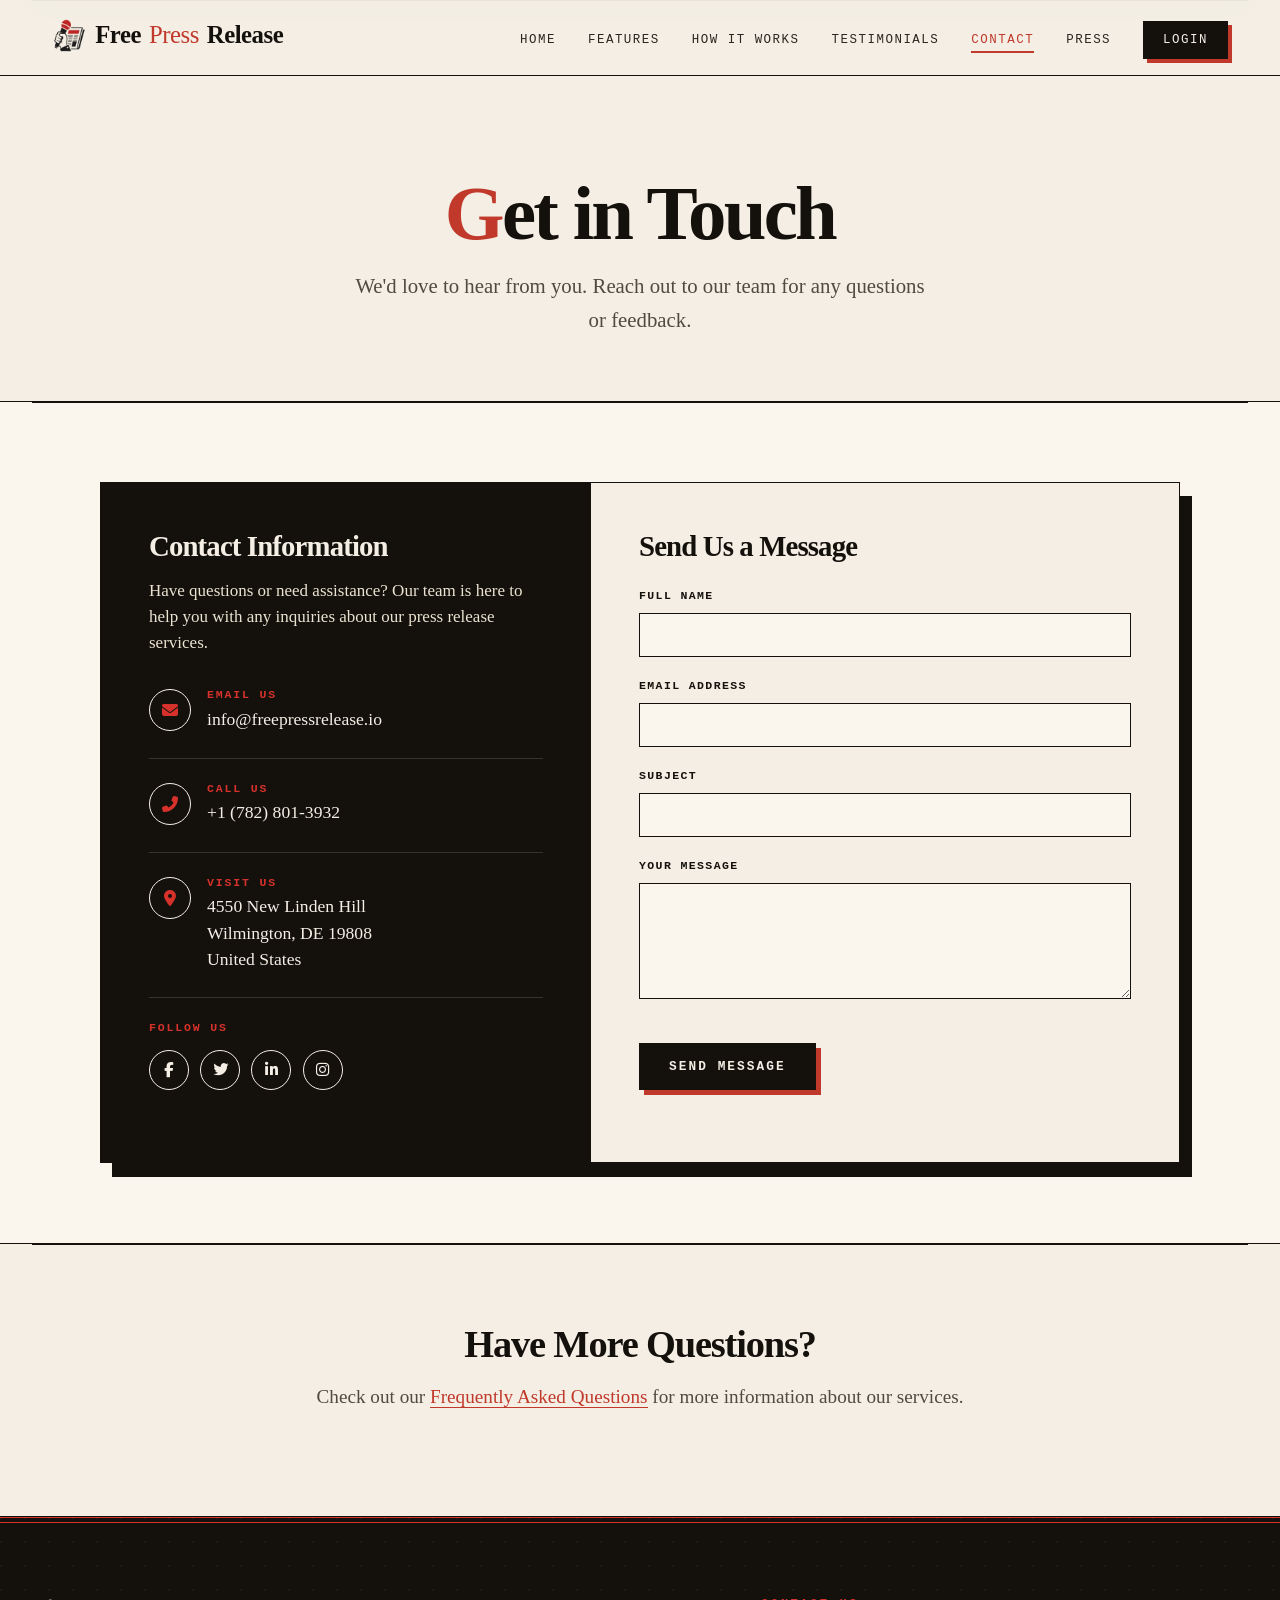
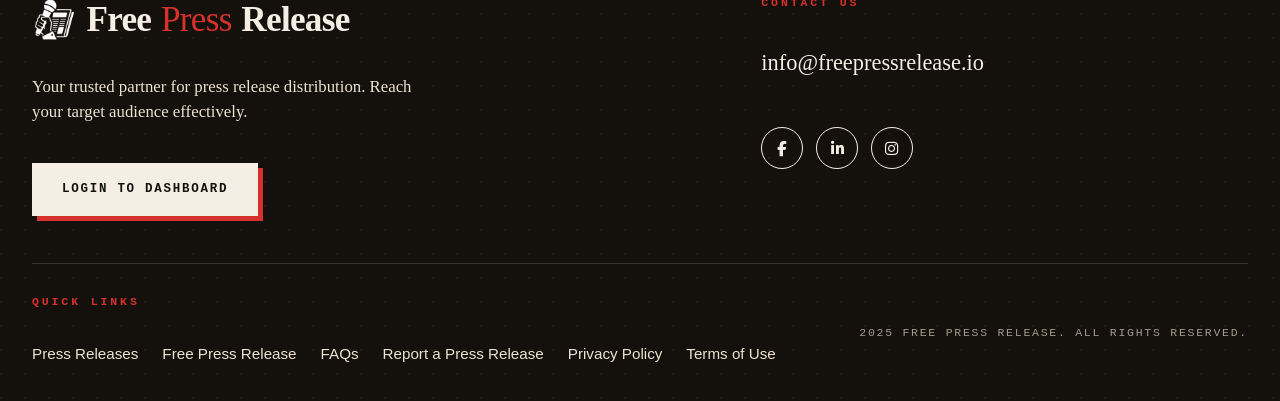
==== commit 1b12a5e9: "feat: refresh marketing copy, fix template/reviews, wire contact form - CSS: remove italic emphasis " ====
--- a/contact.html
+++ b/contact.html
@@ -69,7 +69,7 @@
                         </div>
                         <div class="contact-details">
                             <h3>Call Us</h3>
-                            <a href="tel:+1234567890">+1 (234) 567-890</a>
+                            <a href="tel:+17828013932">+1 (782) 801-3932</a>
                         </div>
                     </div>
                     
@@ -79,7 +79,7 @@
                         </div>
                         <div class="contact-details">
                             <h3>Visit Us</h3>
-                            <p>123 Press Street<br>New York, NY 10001<br>United States</p>
+                            <p>4550 New Linden Hill<br>Wilmington, DE 19808<br>United States</p>
                         </div>
                     </div>
                     
@@ -104,7 +104,11 @@
                 
                 <div class="contact-form-container">
                     <h2>Send Us a Message</h2>
-                    <form class="contact-form">
+                    <form class="contact-form" id="contact-form" novalidate>
+                        <!-- Honeypot: hidden from people, catches bots -->
+                        <div aria-hidden="true" style="position:absolute; left:-9999px; width:1px; height:1px; overflow:hidden;">
+                            <label>Website<input type="text" id="contact-website" name="website" tabindex="-1" autocomplete="off"></label>
+                        </div>
                         <div class="form-group">
                             <label for="name">Full Name</label>
                             <input type="text" id="name" name="name" required>
@@ -126,6 +130,7 @@
                         </div>
                         
                         <button type="submit" class="submit-btn">Send Message</button>
+                        <p class="form-status" id="contact-status" role="status" aria-live="polite" style="margin-top:1rem;"></p>
                     </form>
                 </div>
             </div>
@@ -179,6 +184,7 @@
                     <li><a href="/press">Press Releases</a></li>
                     <li><a href="http://freepressrelease.io/">Free Press Release</a></li>
                     <li><a href="index.html#faq">FAQs</a></li>
+                    <li><a href="/press/report">Report a Press Release</a></li>
                     <li><a href="privacy-policy.html">Privacy Policy</a></li>
                     <li><a href="terms-of-use.html">Terms of Use</a></li>
                 </ul>
@@ -190,5 +196,57 @@
     </footer>
 
     <script src="js/main.js"></script>
+    <script>
+      // Wire the contact form to the portal's /api/contact endpoint (proxied to
+      // the portal app via Netlify _redirects). Delivers to the PR inbox over
+      // the portal's existing SMTP — no page-reload, no data lost.
+      (function () {
+        var form = document.getElementById('contact-form');
+        if (!form) return;
+        var statusEl = document.getElementById('contact-status');
+        var btn = form.querySelector('.submit-btn');
+        function val(id) { var el = document.getElementById(id); return el ? el.value.trim() : ''; }
+        form.addEventListener('submit', function (e) {
+          e.preventDefault();
+          var payload = {
+            name: val('name'),
+            email: val('email'),
+            subject: val('subject'),
+            message: val('message'),
+            website: val('contact-website')
+          };
+          if (!payload.name || !/^[^\s@]+@[^\s@]+\.[^\s@]+$/.test(payload.email) || payload.message.length < 10) {
+            statusEl.style.color = '#c0392b';
+            statusEl.textContent = 'Please enter your name, a valid email, and a message (10+ characters).';
+            return;
+          }
+          var original = btn.textContent;
+          btn.disabled = true;
+          btn.textContent = 'Sending…';
+          statusEl.textContent = '';
+          fetch('/api/contact', {
+            method: 'POST',
+            headers: { 'content-type': 'application/json' },
+            body: JSON.stringify(payload)
+          })
+            .then(function (r) { return r.json().then(function (d) { return { ok: r.ok, d: d }; }); })
+            .then(function (res) {
+              if (res.ok && res.d && res.d.ok) {
+                form.reset();
+                statusEl.style.color = '#4a7c3a';
+                statusEl.textContent = "Thanks — your message has been sent. We'll be in touch.";
+              } else {
+                statusEl.style.color = '#c0392b';
+                statusEl.textContent = (res.d && res.d.error) || 'Could not send your message. Please try again.';
+              }
+            })
+            .catch(function () {
+              statusEl.style.color = '#c0392b';
+              statusEl.textContent = 'Network error. Please try again.';
+            })
+            .then(function () { btn.disabled = false; btn.textContent = original; });
+        });
+      })();
+    </script>
 </body>
 </html>
--- a/css/style.css
+++ b/css/style.css
@@ -181,7 +181,7 @@
 }
 .logo a { color: inherit !important; }
 .logo span {
-    font-style: italic;
+    font-style: normal;
     color: var(--red);
     font-weight: 500;
 }
@@ -300,7 +300,7 @@
     letter-spacing: -0.01em !important;
     font-weight: 700 !important;
     color: var(--ink) !important;
-    font-style: italic;
+    font-style: normal;
 }
 .masthead-vol { text-align: left; }
 .masthead-date { text-align: right; }
@@ -366,7 +366,7 @@
     color: var(--ink-2);
     max-width: 700px;
     margin: 0 auto 1.6rem;
-    font-style: italic;
+    font-style: normal;
 }
 
 .feature-labels {
@@ -467,12 +467,12 @@
 }
 .section-header h2 span {
     color: var(--red);
-    font-style: italic;
+    font-style: normal;
     font-weight: 600;
 }
 .section-header p, .section-header .tagline {
     font-family: 'Instrument Serif', serif;
-    font-style: italic;
+    font-style: normal;
     font-size: 1.2rem;
     line-height: 1.5;
     color: var(--ink-soft);
@@ -481,7 +481,7 @@
 }
 .section-header .section-subtitle {
     font-family: 'Instrument Serif', serif;
-    font-style: italic;
+    font-style: normal;
     font-size: 1.2rem;
     color: var(--ink-soft);
 }
@@ -595,7 +595,7 @@
     position: absolute;
     top: -28px; left: 30px;
     font-family: 'Fraunces', serif;
-    font-style: italic;
+    font-style: normal;
     font-size: 3.4rem;
     line-height: 1;
     color: var(--red);
@@ -635,7 +635,7 @@
     gap: .7rem;
     color: var(--paper);
     font-family: 'Fraunces', serif;
-    font-style: italic;
+    font-style: normal;
     font-size: 1.4rem;
     margin-bottom: 1.4rem;
 }
@@ -675,7 +675,7 @@
 }
 .use-case-list h3 {
     font-family: 'Fraunces', serif;
-    font-style: italic;
+    font-style: normal;
     font-size: clamp(1.6rem, 3vw, 2.4rem);
     color: var(--ink);
     margin-bottom: 2rem;
@@ -815,7 +815,7 @@
 .partner-svg { width: 100%; height: 100%; }
 .logo-text {
     font-family: 'Fraunces', serif;
-    font-style: italic;
+    font-style: normal;
     font-weight: 600;
     font-size: 18px;
     fill: var(--ink);
@@ -832,7 +832,7 @@
 }
 .distribution-cta h3 {
     font-family: 'Fraunces', serif;
-    font-style: italic;
+    font-style: normal;
     font-size: clamp(1.6rem, 2.6vw, 2.2rem);
     color: var(--ink);
     margin-bottom: .8rem;
@@ -1035,7 +1035,7 @@
 }
 .template-subtitle {
     font-family: 'Instrument Serif', serif;
-    font-style: italic;
+    font-style: normal;
     color: var(--ink-soft);
     font-size: 1.05rem;
 }
@@ -1127,7 +1127,7 @@
 }
 .template-tips > h4 {
     font-family: 'Fraunces', serif;
-    font-style: italic;
+    font-style: normal;
     font-size: clamp(1.6rem, 3vw, 2.2rem);
     text-align: center;
     margin-bottom: 3rem;
@@ -1220,7 +1220,7 @@
 }
 .testimonial-quote p {
     font-family: 'Instrument Serif', serif;
-    font-style: italic;
+    font-style: normal;
     font-size: 1.12rem;
     line-height: 1.5;
     color: var(--ink);
@@ -1366,7 +1366,7 @@
     letter-spacing: 0.18em;
     color: var(--ink-soft);
     margin: 1rem 0 0;
-    font-style: italic;
+    font-style: normal;
 }
 
 .testimonial-leave-wrap { text-align: center; margin-top: 3rem; }
--- a/css/contact.css
+++ b/css/contact.css
@@ -0,0 +1,220 @@
+/* Contact Page — Editorial */
+
+.contact-hero {
+    padding: 11rem 0 4rem;
+    background: var(--paper);
+    text-align: center;
+    border-bottom: 1px solid var(--ink);
+}
+.contact-hero h1 {
+    font-family: 'Fraunces', serif;
+    font-size: clamp(2.6rem, 6vw, 4.8rem);
+    color: var(--ink);
+    font-weight: 700;
+    line-height: 1;
+    letter-spacing: -0.035em;
+    margin-bottom: 1rem;
+}
+.contact-hero h1::first-letter { color: var(--red); }
+.contact-hero p {
+    font-family: 'Instrument Serif', serif;
+    font-style: normal;
+    font-size: 1.3rem;
+    color: var(--ink-soft);
+    max-width: 580px;
+    margin: 0 auto;
+}
+
+.contact-section {
+    background: var(--paper-soft);
+    padding: 5rem 0;
+}
+
+.contact-grid {
+    max-width: 1080px;
+    margin: 0 auto;
+    display: grid;
+    grid-template-columns: 1fr 1.2fr;
+    gap: 0;
+    background: var(--paper);
+    border: 1px solid var(--ink);
+    box-shadow: var(--shadow);
+}
+
+.contact-info,
+.contact-form-container {
+    padding: 3rem;
+}
+
+.contact-info {
+    background: var(--ink);
+    color: var(--paper);
+}
+.contact-info h2 {
+    font-family: 'Fraunces', serif;
+    color: var(--paper);
+    font-size: 1.8rem;
+    margin-bottom: 1rem;
+}
+.contact-info > p {
+    color: var(--paper-2);
+    font-family: 'Instrument Serif', serif;
+    font-style: normal;
+    margin-bottom: 2rem;
+    line-height: 1.55;
+}
+
+.contact-method {
+    display: flex;
+    align-items: flex-start;
+    gap: 1rem;
+    margin-bottom: 1.5rem;
+    padding-bottom: 1.5rem;
+    border-bottom: 1px solid rgba(244,238,228,.15);
+}
+.contact-icon {
+    width: 42px; height: 42px;
+    border: 1px solid var(--paper);
+    border-radius: 50%;
+    display: flex;
+    align-items: center;
+    justify-content: center;
+    color: var(--red-bright);
+    font-size: 1rem;
+    flex-shrink: 0;
+}
+.contact-details h3 {
+    font-family: 'JetBrains Mono', monospace;
+    font-size: 0.72rem;
+    text-transform: uppercase;
+    letter-spacing: 0.16em;
+    color: var(--red-bright);
+    margin-bottom: .3rem;
+}
+.contact-details a,
+.contact-details p {
+    color: var(--paper) !important;
+    font-family: 'Fraunces', serif;
+    font-size: 1.1rem;
+    line-height: 1.5;
+    margin: 0;
+}
+.contact-details a:hover { color: var(--red-bright) !important; }
+
+.social-links { margin-top: 1rem; }
+.social-links h3 {
+    font-family: 'JetBrains Mono', monospace;
+    font-size: 0.72rem;
+    text-transform: uppercase;
+    letter-spacing: 0.16em;
+    color: var(--red-bright);
+    margin-bottom: 1rem;
+}
+.contact-info .social-icons { display: flex; gap: .7rem; }
+.contact-info .social-icons a {
+    width: 40px; height: 40px;
+    border: 1px solid var(--paper);
+    color: var(--paper);
+    display: flex;
+    align-items: center;
+    justify-content: center;
+    border-radius: 50%;
+    transition: var(--transition);
+}
+.contact-info .social-icons a:hover {
+    background: var(--paper);
+    color: var(--ink) !important;
+    transform: translateY(-3px);
+}
+
+.contact-form-container h2 {
+    font-family: 'Fraunces', serif;
+    font-size: 1.8rem;
+    color: var(--ink);
+    margin-bottom: 1.5rem;
+}
+
+.contact-form .form-group { margin-bottom: 1.2rem; }
+.contact-form label {
+    display: block;
+    font-family: 'JetBrains Mono', monospace;
+    font-size: 0.72rem;
+    text-transform: uppercase;
+    letter-spacing: 0.12em;
+    color: var(--ink);
+    margin-bottom: .5rem;
+    font-weight: 600;
+}
+.contact-form input,
+.contact-form textarea {
+    width: 100%;
+    padding: 12px 14px;
+    border: 1px solid var(--ink);
+    background: var(--paper-soft);
+    font-family: 'Instrument Sans', sans-serif;
+    font-size: 0.98rem;
+    color: var(--ink);
+    transition: var(--transition);
+    border-radius: 0;
+}
+.contact-form input:focus,
+.contact-form textarea:focus {
+    outline: none;
+    background: var(--paper);
+    box-shadow: 4px 4px 0 var(--red);
+    transform: translate(-2px, -2px);
+}
+
+.submit-btn {
+    display: inline-flex;
+    align-items: center;
+    gap: .8rem;
+    padding: 14px 28px;
+    background: var(--ink);
+    color: var(--paper);
+    border: 2px solid var(--ink);
+    font-family: 'JetBrains Mono', monospace;
+    font-size: 0.8rem;
+    text-transform: uppercase;
+    letter-spacing: 0.16em;
+    font-weight: 600;
+    cursor: pointer;
+    box-shadow: 5px 5px 0 var(--red);
+    transition: var(--transition);
+    margin-top: 1rem;
+}
+.submit-btn:hover {
+    transform: translate(-3px, -3px);
+    box-shadow: 8px 8px 0 var(--red);
+}
+
+.faq-cta {
+    background: var(--paper);
+    text-align: center;
+    padding: 5rem 0;
+    border-top: 1px solid var(--ink);
+}
+.faq-cta h2 {
+    font-family: 'Fraunces', serif;
+    font-size: clamp(1.8rem, 3vw, 2.6rem);
+    color: var(--ink);
+    margin-bottom: 1rem;
+}
+.faq-cta p {
+    font-family: 'Instrument Serif', serif;
+    font-style: normal;
+    font-size: 1.2rem;
+    color: var(--ink-soft);
+}
+.faq-cta a {
+    color: var(--red);
+    border-bottom: 1px solid var(--red);
+}
+.faq-cta a:hover { color: var(--ink); border-color: var(--ink); }
+
+@media (max-width: 768px) {
+    .contact-grid { grid-template-columns: 1fr; }
+    .contact-info,
+    .contact-form-container { padding: 2rem; }
+    .contact-hero { padding: 9rem 0 3rem; }
+}
--- a/css/footer.css
+++ b/css/footer.css
@@ -64,7 +64,7 @@
 }
 .footer-logo a { color: var(--paper) !important; }
 .footer-logo span {
-    font-style: italic;
+    font-style: normal;
     color: var(--red-bright);
     font-weight: 500;
 }
@@ -72,7 +72,7 @@
 .footer-description {
     color: var(--paper-2);
     font-family: 'Instrument Serif', serif;
-    font-style: italic;
+    font-style: normal;
     font-size: 1.05rem;
     line-height: 1.5;
     margin-bottom: 1.4rem;
@@ -103,7 +103,7 @@
 
 .footer-email {
     font-family: 'Fraunces', serif;
-    font-style: italic;
+    font-style: normal;
     font-size: 1.4rem;
     color: var(--paper) !important;
     margin-bottom: 1.4rem;
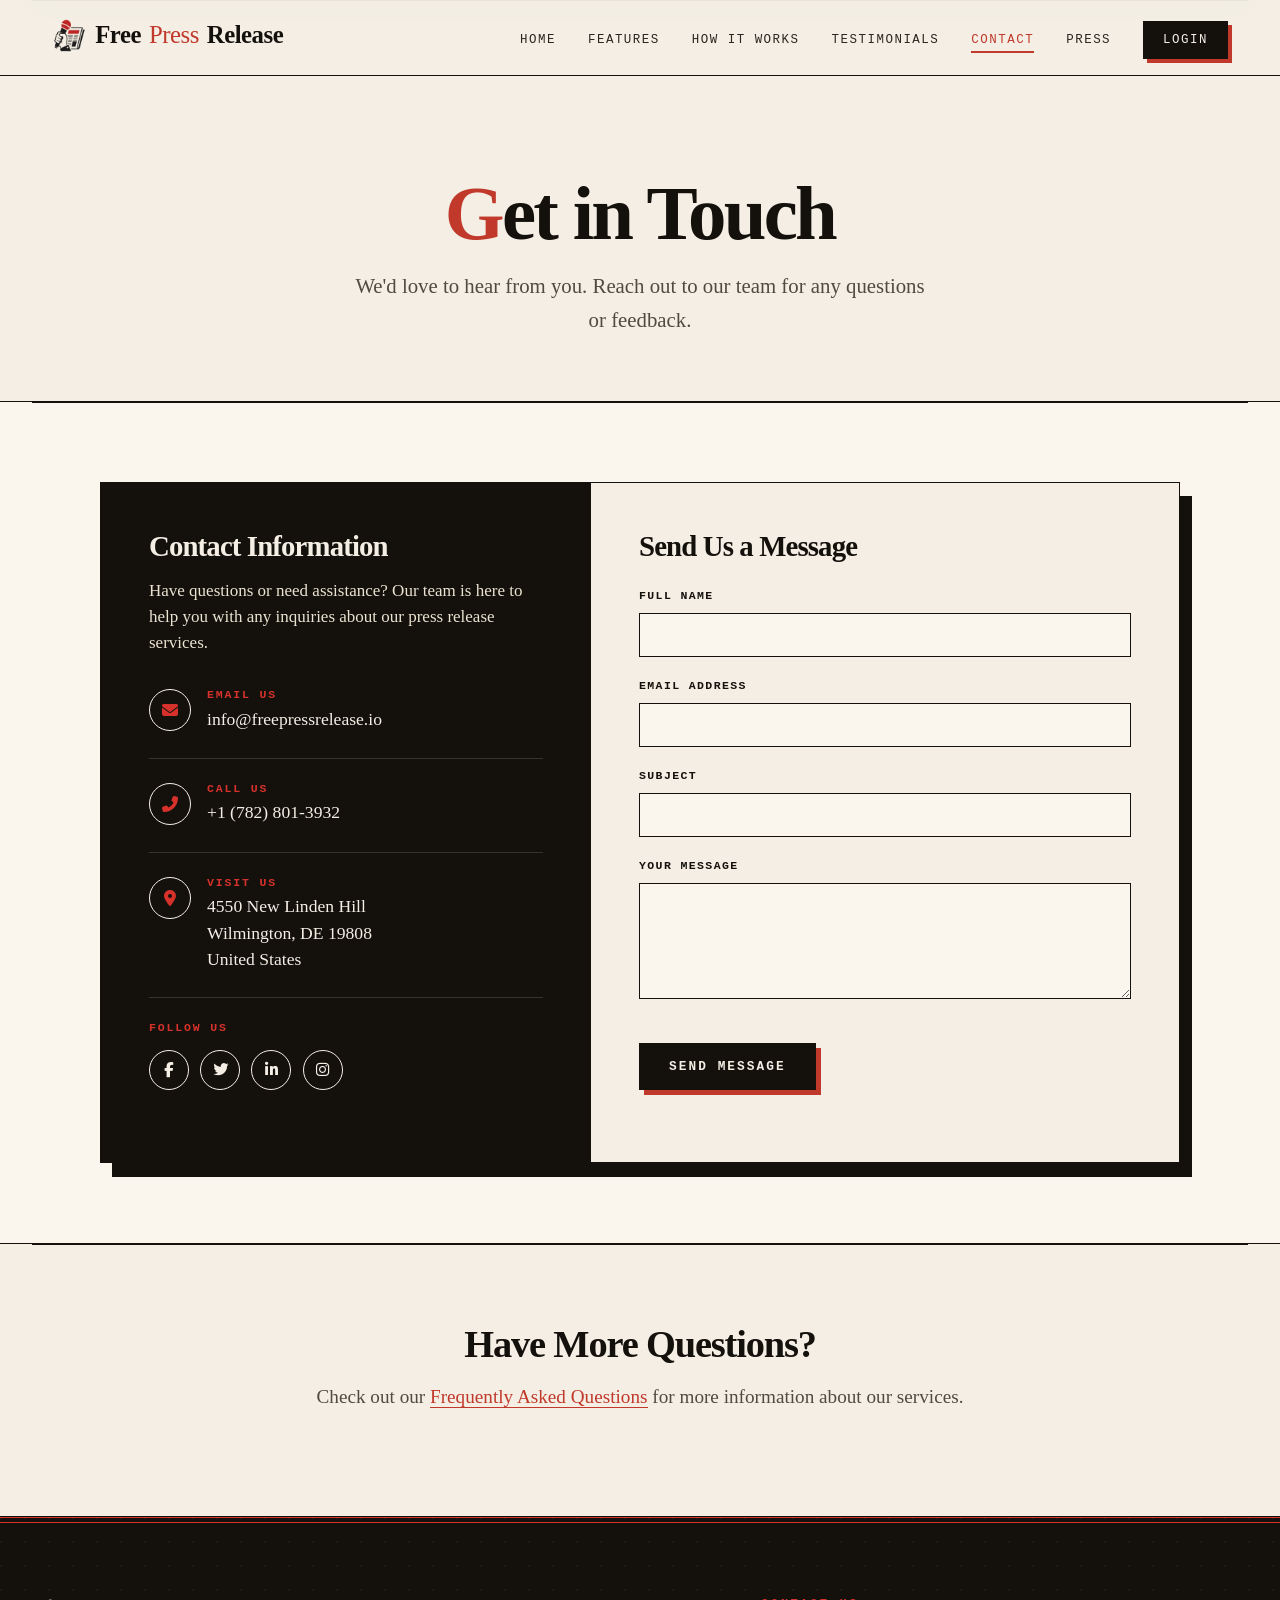
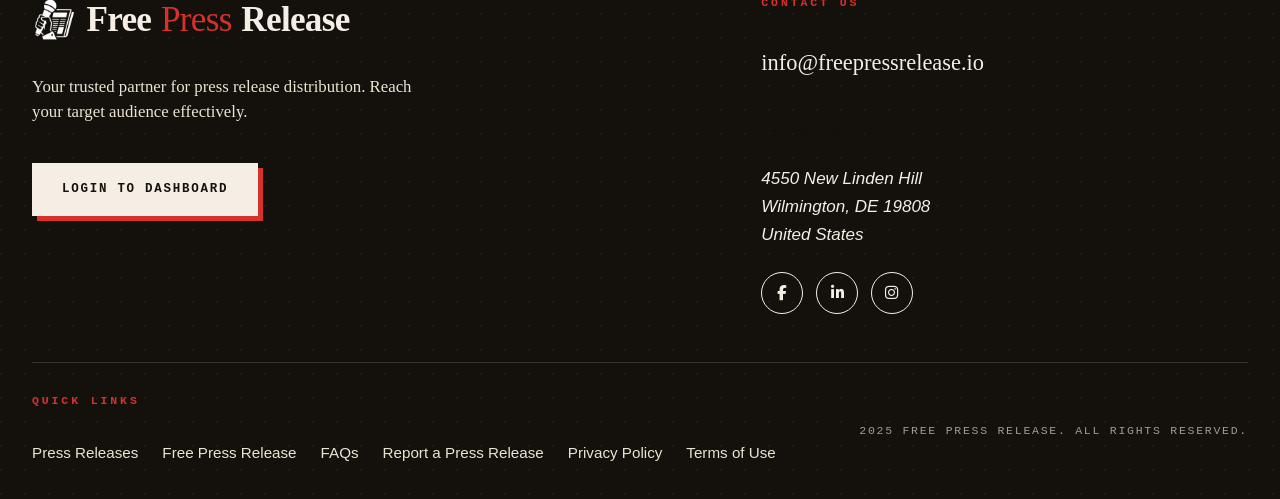
==== commit e380969f: "feat: reflect portal login state in the header Add js/auth-header.js (included on every page) which " ====
--- a/contact.html
+++ b/contact.html
@@ -162,6 +162,8 @@
             <div class="footer-column contact-column">
                 <h3 class="footer-heading">Contact Us</h3>
                 <a href="mailto:info@freepressrelease.io" class="footer-email">info@freepressrelease.io</a>
+                <a href="tel:+17828013932" class="footer-phone">+1 (782) 801-3932</a>
+                <address class="footer-address">4550 New Linden Hill<br>Wilmington, DE 19808<br>United States</address>
                 <div class="social-icons">
                     <a href="https://facebook.com" target="_blank" rel="noopener noreferrer" aria-label="Facebook">
                         <i class="fab fa-facebook-f"></i>
@@ -196,6 +198,7 @@
     </footer>
 
     <script src="js/main.js"></script>
+    <script src="js/auth-header.js"></script>
     <script>
       // Wire the contact form to the portal's /api/contact endpoint (proxied to
       // the portal app via Netlify _redirects). Delivers to the PR inbox over
